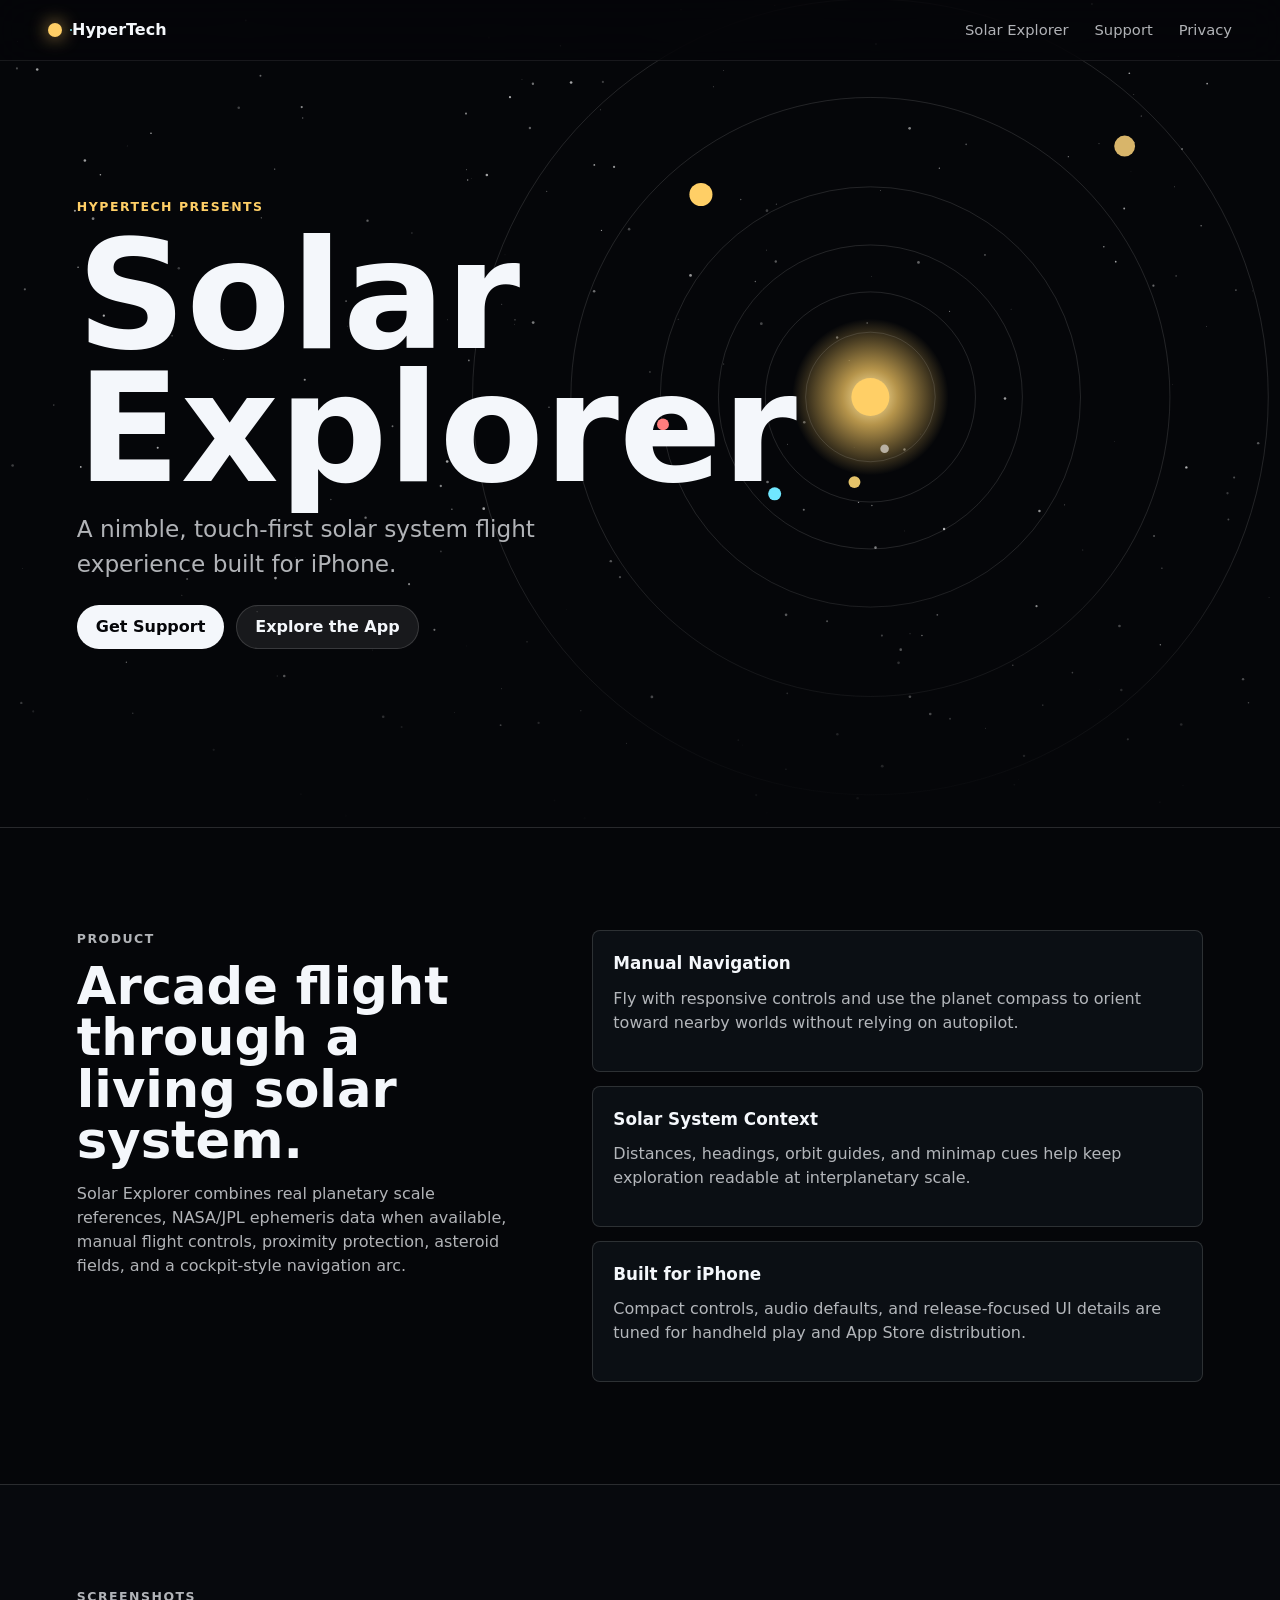
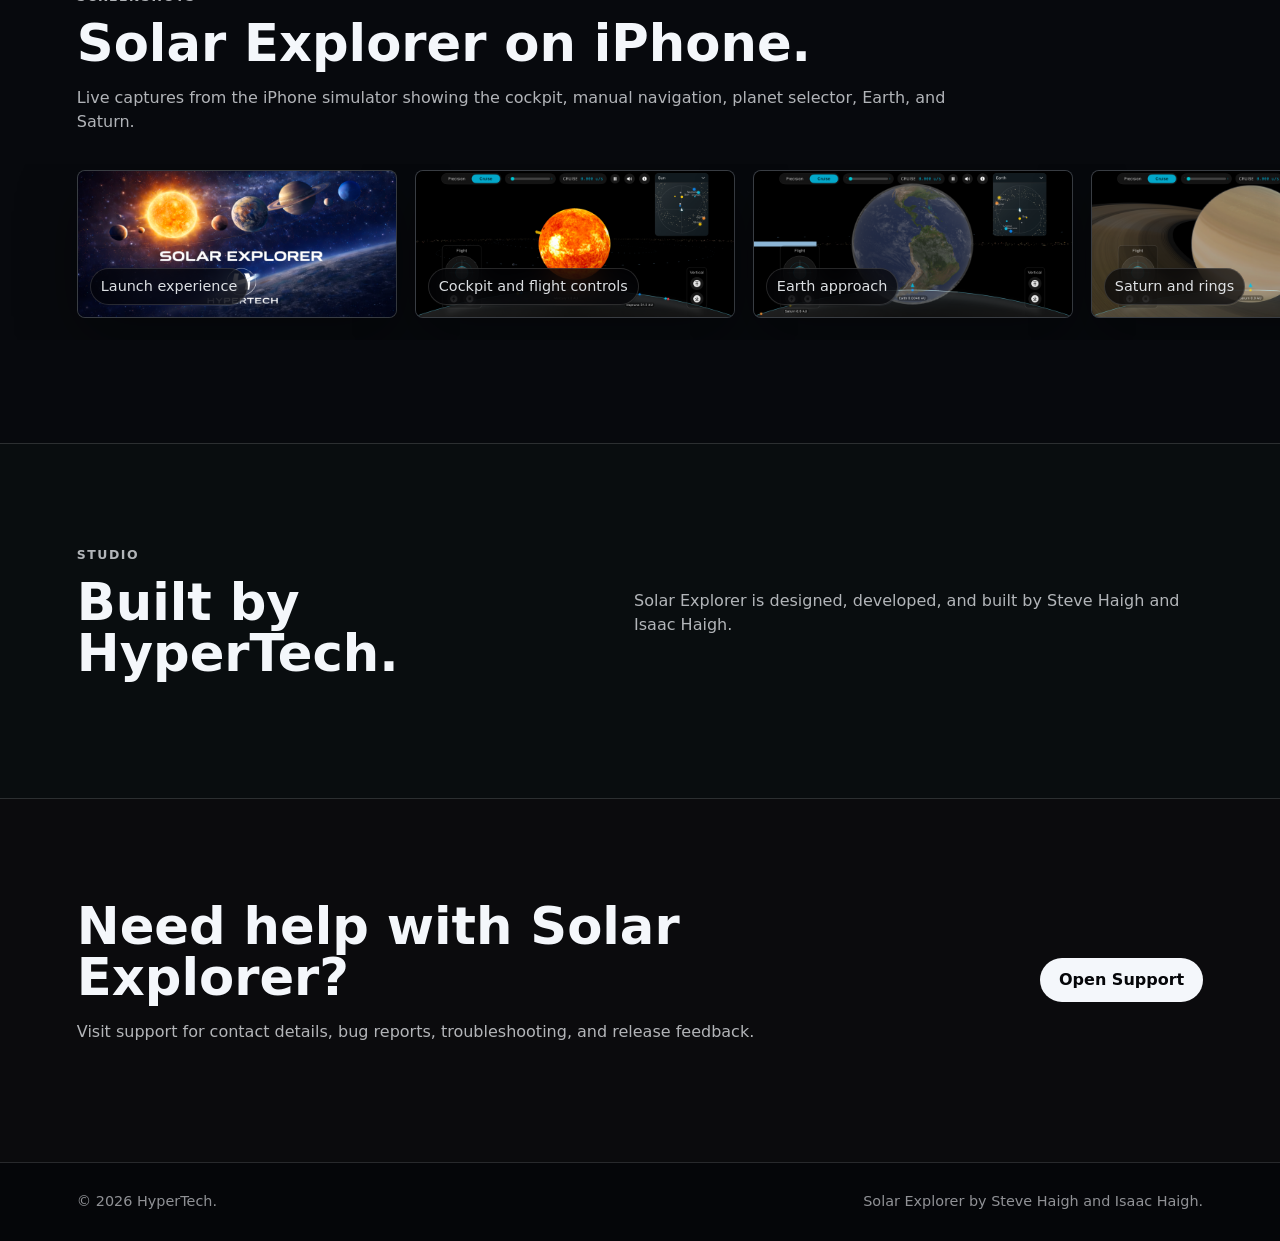
==== index.html @ d2ac2b3a "Initial HyperTech website" ====
<!doctype html>
<html lang="en">
<head>
    <meta charset="utf-8">
    <meta name="viewport" content="width=device-width, initial-scale=1">
    <meta name="description" content="HyperTech builds polished software experiences, including Solar Explorer for iPhone.">
    <title>HyperTech | Solar Explorer</title>
    <link rel="stylesheet" href="styles.css">
</head>
<body>
    <header class="site-header">
        <a class="brand" href="index.html" aria-label="HyperTech home">
            <span class="brand-mark"></span>
            <span>HyperTech</span>
        </a>
        <nav aria-label="Primary">
            <a href="#solar-explorer">Solar Explorer</a>
            <a href="support.html">Support</a>
            <a href="privacy.html">Privacy</a>
        </nav>
    </header>

    <main>
        <section class="hero" aria-labelledby="hero-title">
            <canvas id="orbit-canvas" aria-hidden="true"></canvas>
            <div class="hero-content">
                <p class="eyebrow">HyperTech presents</p>
                <h1 id="hero-title">Solar Explorer</h1>
                <p class="hero-copy">A nimble, touch-first solar system flight experience built for iPhone.</p>
                <div class="hero-actions">
                    <a class="button primary" href="support.html">Get Support</a>
                    <a class="button secondary" href="#solar-explorer">Explore the App</a>
                </div>
            </div>
        </section>

        <section id="solar-explorer" class="section product-section" aria-labelledby="product-title">
            <div class="section-copy">
                <p class="eyebrow">Product</p>
                <h2 id="product-title">Arcade flight through a living solar system.</h2>
                <p>Solar Explorer combines real planetary scale references, NASA/JPL ephemeris data when available, manual flight controls, proximity protection, asteroid fields, and a cockpit-style navigation arc.</p>
            </div>
            <div class="feature-grid">
                <article class="feature">
                    <h3>Manual Navigation</h3>
                    <p>Fly with responsive controls and use the planet compass to orient toward nearby worlds without relying on autopilot.</p>
                </article>
                <article class="feature">
                    <h3>Solar System Context</h3>
                    <p>Distances, headings, orbit guides, and minimap cues help keep exploration readable at interplanetary scale.</p>
                </article>
                <article class="feature">
                    <h3>Built for iPhone</h3>
                    <p>Compact controls, audio defaults, and release-focused UI details are tuned for handheld play and App Store distribution.</p>
                </article>
            </div>
        </section>

        <section class="section screenshots-section" aria-labelledby="screenshots-title">
            <div class="section-copy">
                <p class="eyebrow">Screenshots</p>
                <h2 id="screenshots-title">Solar Explorer on iPhone.</h2>
                <p>Live captures from the iPhone simulator showing the cockpit, manual navigation, planet selector, Earth, and Saturn.</p>
            </div>
            <div class="screenshot-gallery" aria-label="Solar Explorer screenshot gallery">
                <figure class="screenshot-card">
                    <button class="screenshot-open" type="button" data-full-src="assets/solar-explorer-launch.png" data-caption="Launch experience" aria-label="Expand Launch experience screenshot">
                        <img src="assets/solar-explorer-launch.png" alt="Solar Explorer launch screen with HyperTech branding and planets across a star field">
                    </button>
                    <figcaption>Launch experience</figcaption>
                </figure>
                <figure class="screenshot-card">
                    <button class="screenshot-open" type="button" data-full-src="assets/solar-explorer-cockpit.png" data-caption="Cockpit and flight controls" aria-label="Expand Cockpit and flight controls screenshot">
                        <img src="assets/solar-explorer-cockpit.png" alt="Solar Explorer cockpit view showing the sun, flight controls, planet compass, and minimap">
                    </button>
                    <figcaption>Cockpit and flight controls</figcaption>
                </figure>
                <figure class="screenshot-card">
                    <button class="screenshot-open" type="button" data-full-src="assets/solar-explorer-earth.png" data-caption="Earth approach" aria-label="Expand Earth approach screenshot">
                        <img src="assets/solar-explorer-earth.png" alt="Solar Explorer focused on Earth with clouds, continents, flight controls, and minimap">
                    </button>
                    <figcaption>Earth approach</figcaption>
                </figure>
                <figure class="screenshot-card">
                    <button class="screenshot-open" type="button" data-full-src="assets/solar-explorer-saturn.png" data-caption="Saturn and rings" aria-label="Expand Saturn and rings screenshot">
                        <img src="assets/solar-explorer-saturn.png" alt="Solar Explorer focused on Saturn and its rings">
                    </button>
                    <figcaption>Saturn and rings</figcaption>
                </figure>
                <figure class="screenshot-card">
                    <button class="screenshot-open" type="button" data-full-src="assets/solar-explorer-navigation.png" data-caption="Manual navigation cue" aria-label="Expand Manual navigation cue screenshot">
                        <img src="assets/solar-explorer-navigation.png" alt="Solar Explorer manual navigation cue pointing toward Neptune">
                    </button>
                    <figcaption>Manual navigation cue</figcaption>
                </figure>
                <figure class="screenshot-card">
                    <button class="screenshot-open" type="button" data-full-src="assets/solar-explorer-selector.png" data-caption="Planet selector" aria-label="Expand Planet selector screenshot">
                        <img src="assets/solar-explorer-selector.png" alt="Solar Explorer planet selector open with planets and moons listed">
                    </button>
                    <figcaption>Planet selector</figcaption>
                </figure>
            </div>
        </section>

        <section class="section split-section" aria-labelledby="studio-title">
            <div>
                <p class="eyebrow">Studio</p>
                <h2 id="studio-title">Built by HyperTech.</h2>
            </div>
            <p>Solar Explorer is designed, developed, and built by Steve Haigh and Isaac Haigh.</p>
        </section>

        <section class="section support-band" aria-labelledby="support-title">
            <div>
                <h2 id="support-title">Need help with Solar Explorer?</h2>
                <p>Visit support for contact details, bug reports, troubleshooting, and release feedback.</p>
            </div>
            <a class="button primary" href="support.html">Open Support</a>
        </section>
    </main>

    <footer class="site-footer">
        <span>&copy; 2026 HyperTech.</span>
        <span>Solar Explorer by Steve Haigh and Isaac Haigh.</span>
    </footer>

    <div class="lightbox" id="screenshot-lightbox" aria-hidden="true">
        <button class="lightbox-backdrop" type="button" aria-label="Close expanded screenshot"></button>
        <figure class="lightbox-content" role="dialog" aria-modal="true" aria-label="Expanded screenshot">
            <div class="lightbox-orbit" aria-hidden="true">
                <span></span>
            </div>
            <button class="lightbox-nav previous" type="button" aria-label="Previous screenshot">&lsaquo;</button>
            <button class="lightbox-nav next" type="button" aria-label="Next screenshot">&rsaquo;</button>
            <button class="lightbox-close" type="button" aria-label="Close expanded screenshot">&times;</button>
            <img id="lightbox-image" alt="">
            <figcaption>
                <span id="lightbox-caption"></span>
                <span id="lightbox-count"></span>
            </figcaption>
        </figure>
    </div>

    <script src="orbit.js"></script>
</body>
</html>
---- styles.css ----
:root {
    color-scheme: dark;
    --bg: #050609;
    --panel: rgba(14, 18, 24, 0.78);
    --panel-strong: rgba(21, 27, 34, 0.92);
    --line: rgba(255, 255, 255, 0.14);
    --text: #f4f7fb;
    --muted: rgba(244, 247, 251, 0.72);
    --cyan: #70e7ff;
    --amber: #ffcf66;
    --green: #88f0b0;
    --red: #ff7d7d;
}

* {
    box-sizing: border-box;
}

html {
    scroll-behavior: smooth;
}

body {
    margin: 0;
    min-width: 320px;
    background: var(--bg);
    color: var(--text);
    font-family: Inter, ui-sans-serif, system-ui, -apple-system, BlinkMacSystemFont, "Segoe UI", sans-serif;
    line-height: 1.5;
}

a {
    color: var(--cyan);
}

.site-header {
    position: fixed;
    z-index: 20;
    top: 0;
    left: 0;
    right: 0;
    display: flex;
    align-items: center;
    justify-content: space-between;
    gap: 24px;
    padding: 18px clamp(18px, 4vw, 48px);
    background: rgba(5, 6, 9, 0.62);
    border-bottom: 1px solid rgba(255, 255, 255, 0.08);
    backdrop-filter: blur(18px);
}

.site-header.solid {
    position: sticky;
    background: rgba(5, 6, 9, 0.92);
}

.brand {
    display: inline-flex;
    align-items: center;
    gap: 10px;
    color: var(--text);
    font-weight: 700;
    text-decoration: none;
    letter-spacing: 0;
}

.brand-mark {
    width: 14px;
    height: 14px;
    border-radius: 50%;
    background: var(--amber);
    box-shadow: 0 0 18px rgba(255, 207, 102, 0.84), 16px 0 0 -6px var(--cyan), 28px 0 0 -8px var(--green);
}

nav {
    display: flex;
    align-items: center;
    gap: clamp(12px, 2.2vw, 26px);
    font-size: 0.92rem;
}

nav a {
    color: var(--muted);
    text-decoration: none;
}

nav a:hover,
nav a[aria-current="page"] {
    color: var(--text);
}

.hero {
    position: relative;
    display: grid;
    min-height: 92vh;
    align-items: center;
    overflow: hidden;
    padding: 110px clamp(22px, 6vw, 86px) 90px;
    border-bottom: 1px solid var(--line);
}

#orbit-canvas {
    position: absolute;
    inset: 0;
    width: 100%;
    height: 100%;
}

.hero::after {
    content: "";
    position: absolute;
    inset: auto 0 0;
    height: 34%;
    background: linear-gradient(to bottom, rgba(5, 6, 9, 0), var(--bg));
    pointer-events: none;
}

.hero-content {
    position: relative;
    z-index: 2;
    max-width: 760px;
}

.eyebrow {
    margin: 0 0 12px;
    color: var(--amber);
    font-size: 0.78rem;
    font-weight: 700;
    letter-spacing: 0.12em;
    text-transform: uppercase;
}

h1,
h2,
h3,
p {
    margin-top: 0;
}

h1 {
    max-width: 11ch;
    margin-bottom: 16px;
    font-size: clamp(4rem, 13vw, 9.5rem);
    line-height: 0.88;
    letter-spacing: 0;
}

h2 {
    margin-bottom: 16px;
    font-size: clamp(2rem, 4vw, 4.2rem);
    line-height: 1;
    letter-spacing: 0;
}

h3 {
    margin-bottom: 10px;
    color: var(--text);
    font-size: 1.05rem;
}

.hero-copy {
    max-width: 520px;
    color: var(--muted);
    font-size: clamp(1.1rem, 2vw, 1.45rem);
}

.hero-actions,
.support-band {
    display: flex;
    flex-wrap: wrap;
    gap: 12px;
    align-items: center;
}

.button {
    display: inline-flex;
    min-height: 44px;
    align-items: center;
    justify-content: center;
    border-radius: 999px;
    padding: 0 18px;
    border: 1px solid var(--line);
    font-weight: 700;
    text-decoration: none;
}

.button.primary {
    background: var(--text);
    color: var(--bg);
}

.button.secondary {
    color: var(--text);
    background: rgba(255, 255, 255, 0.08);
}

.section {
    padding: clamp(56px, 8vw, 112px) clamp(22px, 6vw, 86px);
}

.product-section {
    display: grid;
    grid-template-columns: minmax(0, 0.85fr) minmax(280px, 1.15fr);
    gap: clamp(28px, 5vw, 72px);
    align-items: start;
}

.section-copy p,
.split-section p,
.support-band p,
.page-hero p,
.legal-copy p,
.info-panel p,
.feature p {
    color: var(--muted);
}

.feature-grid {
    display: grid;
    gap: 14px;
}

.feature,
.info-panel {
    border: 1px solid var(--line);
    border-radius: 8px;
    padding: 20px;
    background: var(--panel);
}

.screenshots-section {
    border-top: 1px solid var(--line);
    background: #07090d;
}

.screenshots-section .section-copy {
    max-width: 880px;
    margin-bottom: 30px;
}

.screenshot-gallery {
    display: grid;
    grid-auto-columns: minmax(320px, 46%);
    grid-auto-flow: column;
    gap: 18px;
    overflow-x: auto;
    overflow-y: hidden;
    padding: 6px clamp(22px, 6vw, 86px) 22px;
    margin-inline: calc(clamp(22px, 6vw, 86px) * -1);
    scroll-padding-inline: clamp(22px, 6vw, 86px);
    scroll-snap-type: x mandatory;
    scrollbar-color: rgba(112, 231, 255, 0.36) rgba(255, 255, 255, 0.08);
}

.screenshot-card {
    position: relative;
    margin: 0;
    overflow: hidden;
    border: 1px solid rgba(255, 255, 255, 0.16);
    border-radius: 8px;
    background: var(--panel-strong);
    box-shadow: 0 20px 60px rgba(0, 0, 0, 0.34);
    scroll-snap-align: start;
}

.screenshot-open {
    display: block;
    width: 100%;
    padding: 0;
    border: 0;
    background: transparent;
    color: inherit;
    cursor: zoom-in;
}

.screenshot-open:focus-visible {
    outline: 3px solid rgba(112, 231, 255, 0.82);
    outline-offset: -3px;
}

.screenshot-card img {
    display: block;
    width: 100%;
    aspect-ratio: 19.5 / 9;
    object-fit: cover;
    background: #030407;
    transition: transform 0.25s ease, filter 0.25s ease;
}

.screenshot-card:hover img,
.screenshot-open:focus-visible img {
    transform: scale(1.025);
    filter: brightness(1.06);
}

.screenshot-card figcaption {
    position: absolute;
    left: 12px;
    bottom: 12px;
    max-width: calc(100% - 24px);
    padding: 7px 10px;
    border: 1px solid rgba(255, 255, 255, 0.14);
    border-radius: 999px;
    background: rgba(3, 4, 7, 0.68);
    color: rgba(244, 247, 251, 0.9);
    font-size: 0.9rem;
    backdrop-filter: blur(14px);
}

.lightbox {
    position: fixed;
    z-index: 100;
    inset: 0;
    display: none;
    align-items: center;
    justify-content: center;
    padding: clamp(18px, 4vw, 54px);
}

.lightbox.is-open {
    display: flex;
}

.lightbox-backdrop {
    position: absolute;
    inset: 0;
    border: 0;
    background: rgba(2, 3, 6, 0.82);
    backdrop-filter: blur(18px);
    cursor: zoom-out;
}

.lightbox-content {
    position: relative;
    z-index: 1;
    width: fit-content;
    max-width: calc(100vw - clamp(36px, 8vw, 108px));
    margin: 0;
    overflow: hidden;
    border: 1px solid rgba(255, 255, 255, 0.18);
    border-radius: 8px;
    background: rgba(6, 8, 12, 0.96);
    box-shadow: 0 34px 120px rgba(0, 0, 0, 0.58);
}

.lightbox-content img {
    position: relative;
    z-index: 1;
    display: block;
    width: auto;
    height: auto;
    max-width: 100%;
    max-height: 78vh;
    object-fit: contain;
    background: #030407;
    transition: opacity 0.18s ease, transform 0.18s ease;
}

.lightbox-content.is-changing img {
    opacity: 0.42;
    transform: scale(0.992);
}

.lightbox-content figcaption {
    position: relative;
    z-index: 2;
    display: flex;
    align-items: center;
    justify-content: space-between;
    gap: 18px;
    padding: 13px 16px;
    color: rgba(244, 247, 251, 0.84);
    font-size: 0.95rem;
}

.lightbox-content figcaption span:last-child {
    color: rgba(112, 231, 255, 0.74);
    font-variant-numeric: tabular-nums;
    white-space: nowrap;
}

.lightbox-orbit {
    position: absolute;
    z-index: 0;
    inset: -24%;
    border: 1px solid rgba(112, 231, 255, 0.18);
    border-radius: 50%;
    pointer-events: none;
    animation: orbitDrift 16s linear infinite;
}

.lightbox-orbit::before,
.lightbox-orbit::after {
    content: "";
    position: absolute;
    inset: 13%;
    border: 1px solid rgba(255, 255, 255, 0.08);
    border-radius: 50%;
}

.lightbox-orbit::after {
    inset: 26%;
    border-color: rgba(255, 207, 102, 0.12);
}

.lightbox-orbit span {
    position: absolute;
    top: 50%;
    right: -5px;
    width: 10px;
    height: 10px;
    border-radius: 50%;
    background: var(--cyan);
    box-shadow: 0 0 16px rgba(112, 231, 255, 0.9);
}

@keyframes orbitDrift {
    to {
        transform: rotate(360deg);
    }
}

.lightbox-close,
.lightbox-nav {
    position: absolute;
    z-index: 2;
    border: 1px solid rgba(255, 255, 255, 0.16);
    border-radius: 50%;
    background: rgba(3, 4, 7, 0.72);
    color: var(--text);
    line-height: 1;
    backdrop-filter: blur(14px);
    cursor: pointer;
}

.lightbox-close {
    top: 10px;
    right: 10px;
    width: 38px;
    height: 38px;
    font-size: 1.55rem;
}

.lightbox-nav {
    top: 50%;
    width: 46px;
    height: 46px;
    font-size: 2.2rem;
    transform: translateY(-50%);
}

.lightbox-nav.previous {
    left: 12px;
}

.lightbox-nav.next {
    right: 12px;
}

.lightbox-nav:hover,
.lightbox-close:hover {
    border-color: rgba(112, 231, 255, 0.42);
    background: rgba(10, 18, 24, 0.82);
}

.lightbox-close:focus-visible,
.lightbox-nav:focus-visible {
    outline: 3px solid rgba(112, 231, 255, 0.82);
    outline-offset: 2px;
}

body.lightbox-open {
    overflow: hidden;
}

.split-section {
    display: grid;
    grid-template-columns: minmax(0, 0.65fr) minmax(260px, 0.75fr);
    gap: clamp(24px, 5vw, 72px);
    align-items: center;
    border-top: 1px solid var(--line);
    border-bottom: 1px solid var(--line);
    background: #090d0f;
}

.support-band {
    justify-content: space-between;
    background: #0b0b0d;
}

.support-band h2 {
    max-width: 760px;
}

.page-main {
    min-height: 72vh;
}

.page-hero {
    padding: 84px clamp(22px, 6vw, 86px) 42px;
    border-bottom: 1px solid var(--line);
    background: #080a0d;
}

.page-hero h1 {
    max-width: none;
    font-size: clamp(3rem, 9vw, 6.8rem);
}

.support-layout {
    display: grid;
    grid-template-columns: repeat(3, minmax(0, 1fr));
    gap: 16px;
}

.legal-copy {
    max-width: 860px;
}

.legal-copy h2 {
    margin-top: 32px;
    font-size: clamp(1.3rem, 2vw, 2rem);
}

.site-footer {
    display: flex;
    flex-wrap: wrap;
    justify-content: space-between;
    gap: 12px;
    padding: 28px clamp(22px, 6vw, 86px);
    border-top: 1px solid var(--line);
    color: rgba(244, 247, 251, 0.58);
    font-size: 0.9rem;
}

@media (max-width: 820px) {
    .site-header {
        align-items: flex-start;
        flex-direction: column;
        gap: 10px;
    }

    nav {
        width: 100%;
        justify-content: space-between;
    }

    .hero {
        min-height: 86vh;
        padding-top: 142px;
    }

    .product-section,
    .split-section,
    .support-layout {
        grid-template-columns: 1fr;
    }

    .screenshot-gallery {
        grid-auto-columns: minmax(290px, 82%);
    }
}

@media (max-width: 520px) {
    nav {
        font-size: 0.84rem;
    }

    h1 {
        font-size: 4.4rem;
    }

    .button {
        width: 100%;
    }
}
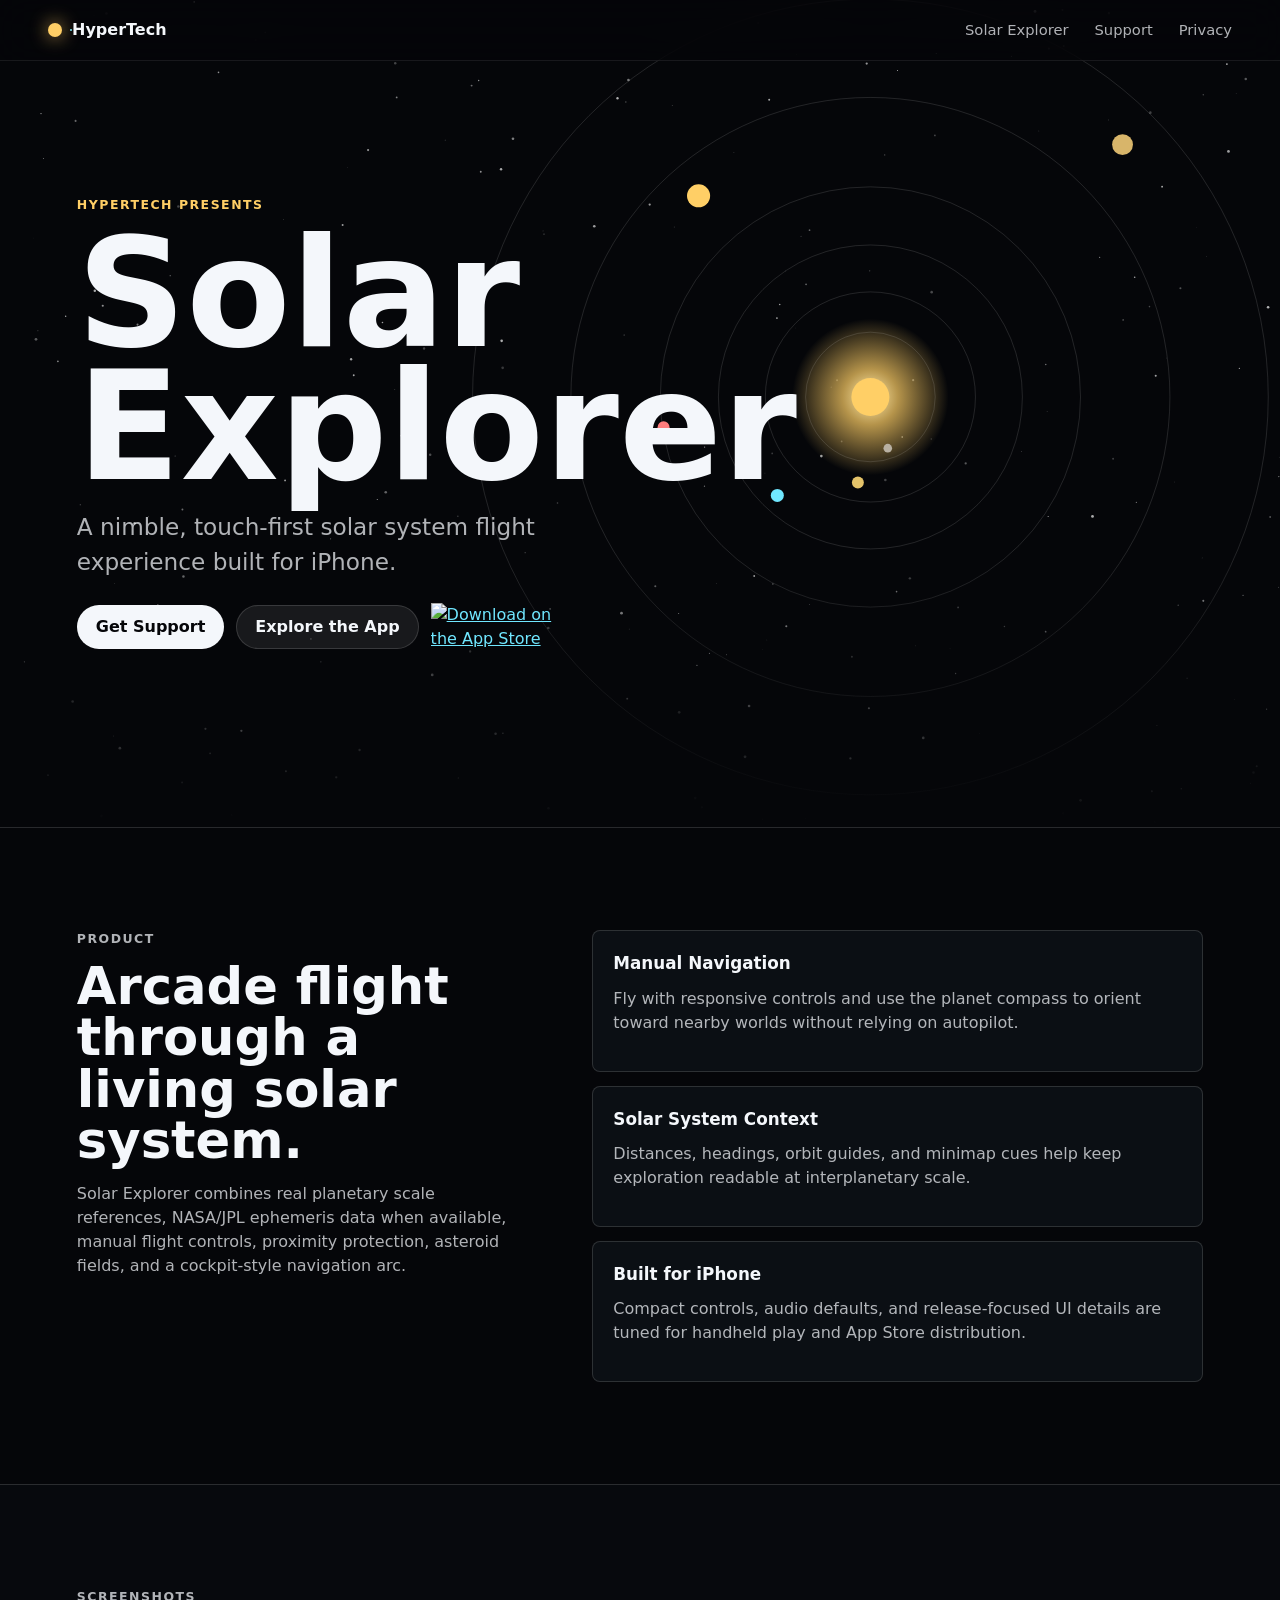
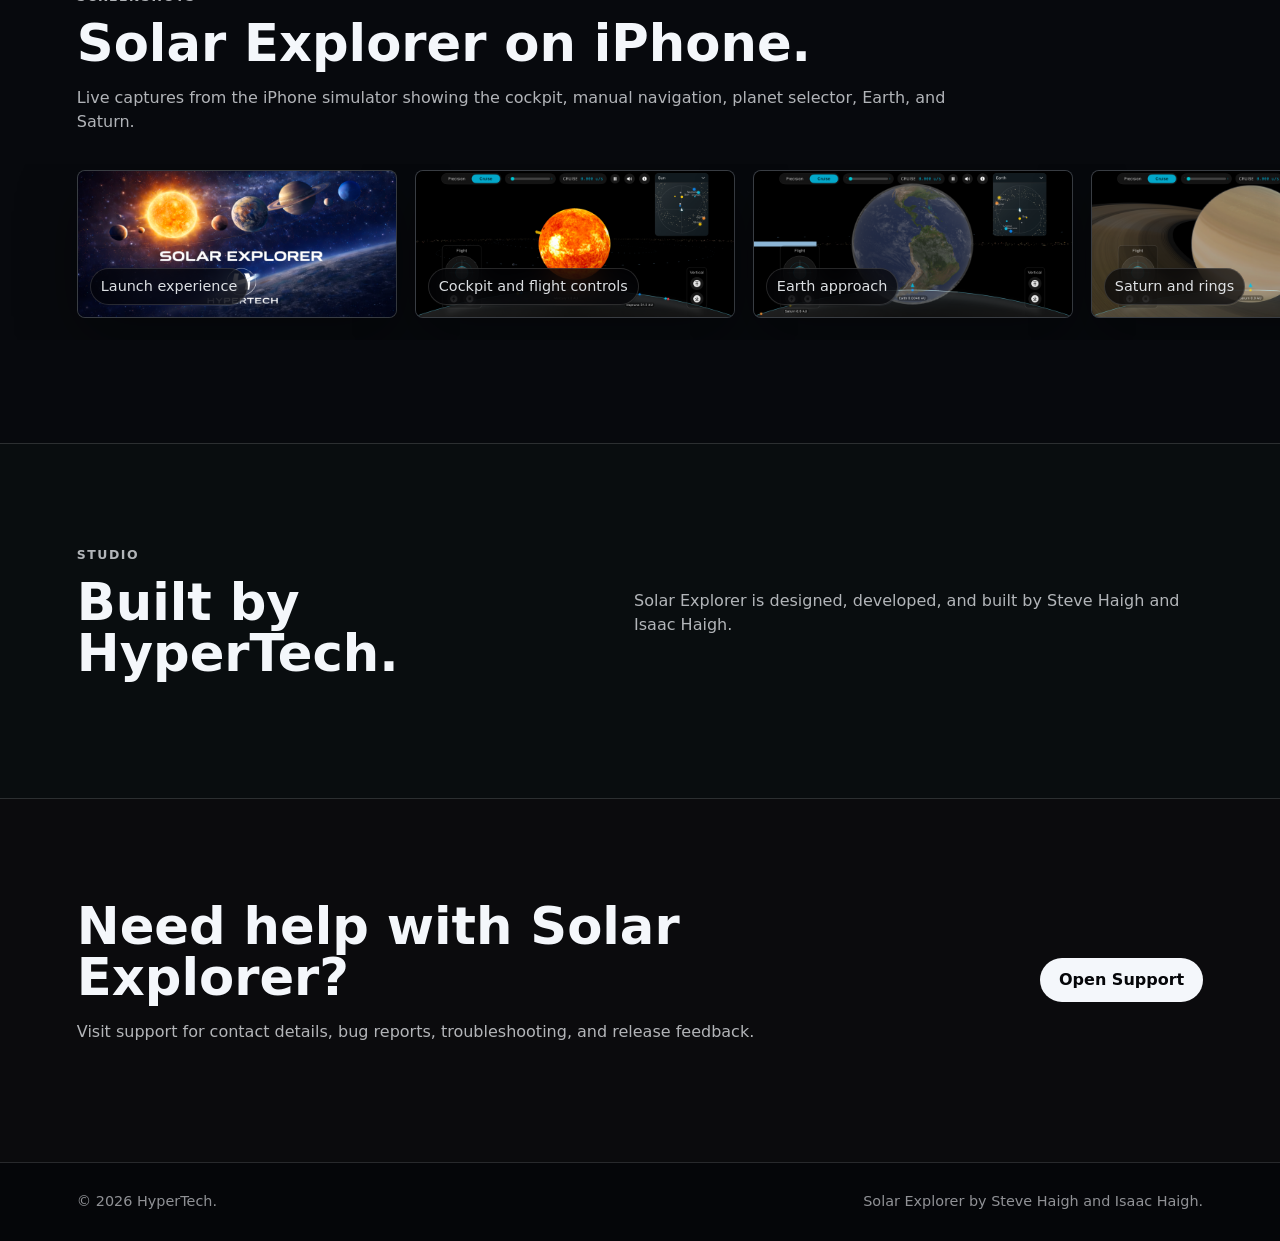
==== commit 969ea6d4: "Add App Store link for Solar Explorer" ====
--- a/index.html
+++ b/index.html
@@ -30,6 +30,9 @@
                 <div class="hero-actions">
                     <a class="button primary" href="support.html">Get Support</a>
                     <a class="button secondary" href="#solar-explorer">Explore the App</a>
+                    <a class="app-store-badge" href="https://apps.apple.com/us/app/solar-explorer/id6759483367" target="_blank" rel="noopener noreferrer" aria-label="Download Solar Explorer on the App Store">
+                        <img src="https://developer.apple.com/assets/elements/badges/download-on-the-app-store.svg" alt="Download on the App Store">
+                    </a>
                 </div>
             </div>
         </section>
--- a/styles.css
+++ b/styles.css
@@ -194,6 +194,31 @@
     background: rgba(255, 255, 255, 0.08);
 }
 
+.app-store-badge {
+    display: inline-flex;
+    align-items: center;
+    min-height: 44px;
+    border-radius: 7px;
+    transition: opacity 0.2s ease, transform 0.2s ease;
+}
+
+.app-store-badge img {
+    display: block;
+    width: 148px;
+    height: auto;
+}
+
+.app-store-badge:hover,
+.app-store-badge:focus-visible {
+    opacity: 0.82;
+    transform: translateY(-1px);
+}
+
+.app-store-badge:focus-visible {
+    outline: 3px solid rgba(112, 231, 255, 0.82);
+    outline-offset: 4px;
+}
+
 .section {
     padding: clamp(56px, 8vw, 112px) clamp(22px, 6vw, 86px);
 }
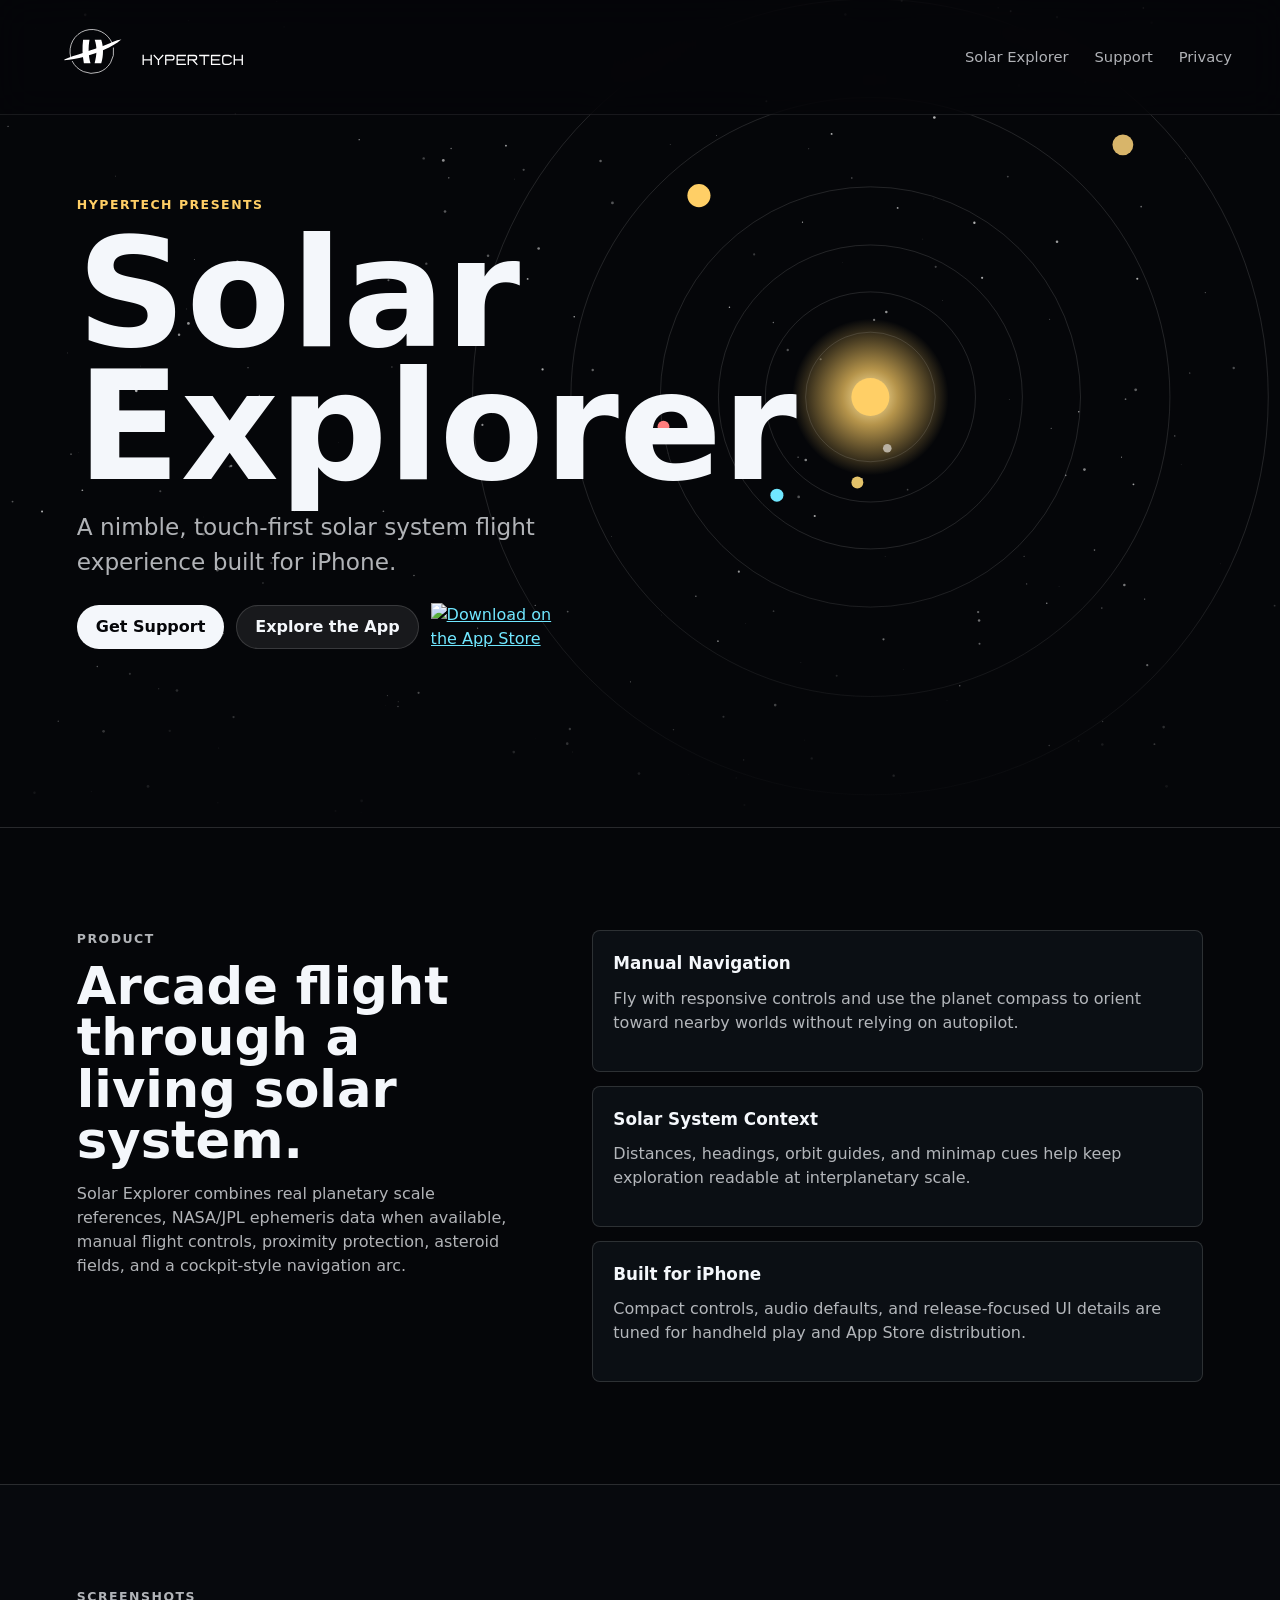
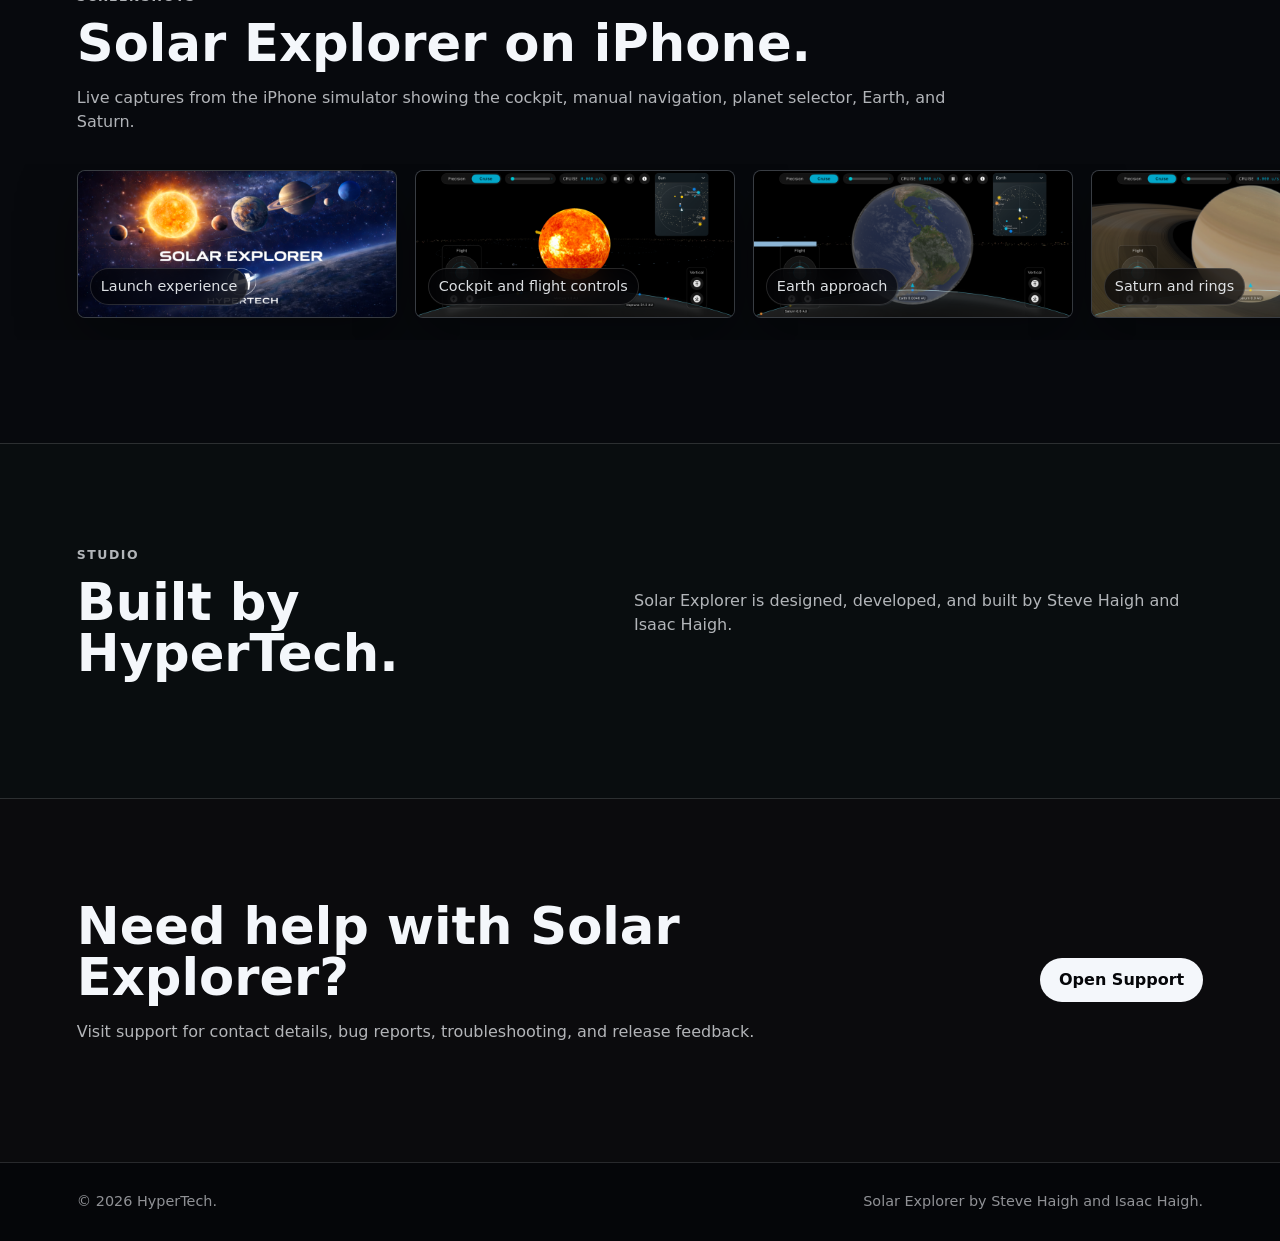
==== commit 77c4ee11: "Add HyperTech logo and analytics tracking" ====
--- a/index.html
+++ b/index.html
@@ -5,13 +5,21 @@
     <meta name="viewport" content="width=device-width, initial-scale=1">
     <meta name="description" content="HyperTech builds polished software experiences, including Solar Explorer for iPhone.">
     <title>HyperTech | Solar Explorer</title>
+    <!-- Google tag (gtag.js) -->
+    <script async src="https://www.googletagmanager.com/gtag/js?id=G-M51QYJ959E"></script>
+    <script>
+        window.dataLayer = window.dataLayer || [];
+        function gtag(){dataLayer.push(arguments);}
+        gtag('js', new Date());
+
+        gtag('config', 'G-M51QYJ959E');
+    </script>
     <link rel="stylesheet" href="styles.css">
 </head>
 <body>
     <header class="site-header">
         <a class="brand" href="index.html" aria-label="HyperTech home">
-            <span class="brand-mark"></span>
-            <span>HyperTech</span>
+            <img src="assets/hypertech-logo-white.svg" alt="HyperTech" width="200" height="78">
         </a>
         <nav aria-label="Primary">
             <a href="#solar-explorer">Solar Explorer</a>
--- a/styles.css
+++ b/styles.css
@@ -39,9 +39,9 @@
     top: 0;
     left: 0;
     right: 0;
-    display: flex;
-    align-items: center;
-    justify-content: space-between;
+    display: grid;
+    grid-template-columns: auto minmax(0, 1fr);
+    align-items: center;
     gap: 24px;
     padding: 18px clamp(18px, 4vw, 48px);
     background: rgba(5, 6, 9, 0.62);
@@ -55,26 +55,21 @@
 }
 
 .brand {
-    display: inline-flex;
-    align-items: center;
-    gap: 10px;
-    color: var(--text);
-    font-weight: 700;
-    text-decoration: none;
-    letter-spacing: 0;
-}
-
-.brand-mark {
-    width: 14px;
-    height: 14px;
-    border-radius: 50%;
-    background: var(--amber);
-    box-shadow: 0 0 18px rgba(255, 207, 102, 0.84), 16px 0 0 -6px var(--cyan), 28px 0 0 -8px var(--green);
+    display: block;
+    justify-self: start;
+    line-height: 0;
+}
+
+.brand img {
+    display: block;
+    width: clamp(166px, 16vw, 200px);
+    height: auto;
 }
 
 nav {
     display: flex;
     align-items: center;
+    justify-self: end;
     gap: clamp(12px, 2.2vw, 26px);
     font-size: 0.92rem;
 }
@@ -560,14 +555,20 @@
 
 @media (max-width: 820px) {
     .site-header {
-        align-items: flex-start;
-        flex-direction: column;
+        grid-template-columns: auto 1fr;
         gap: 10px;
     }
 
     nav {
+        grid-column: 1 / -1;
+        grid-row: 2;
         width: 100%;
         justify-content: space-between;
+    }
+
+    .brand {
+        grid-column: 1;
+        grid-row: 1;
     }
 
     .hero {
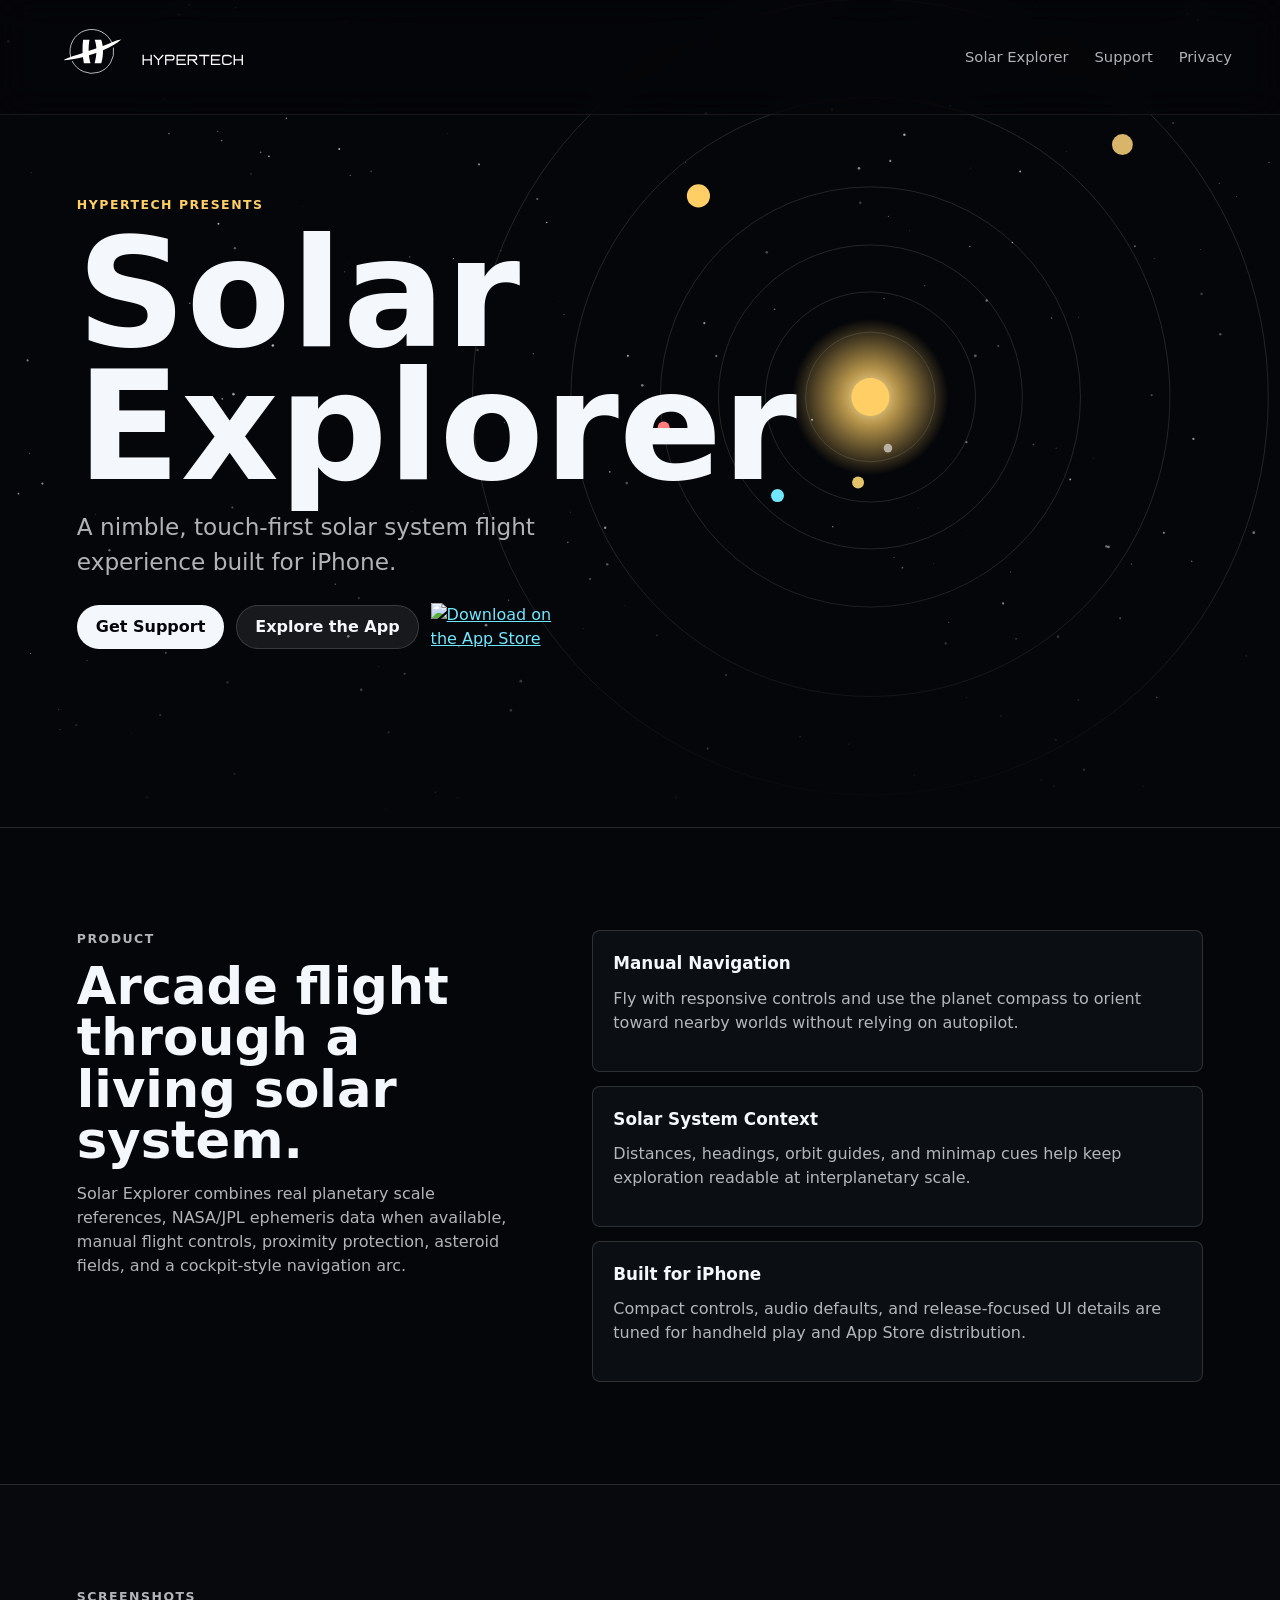
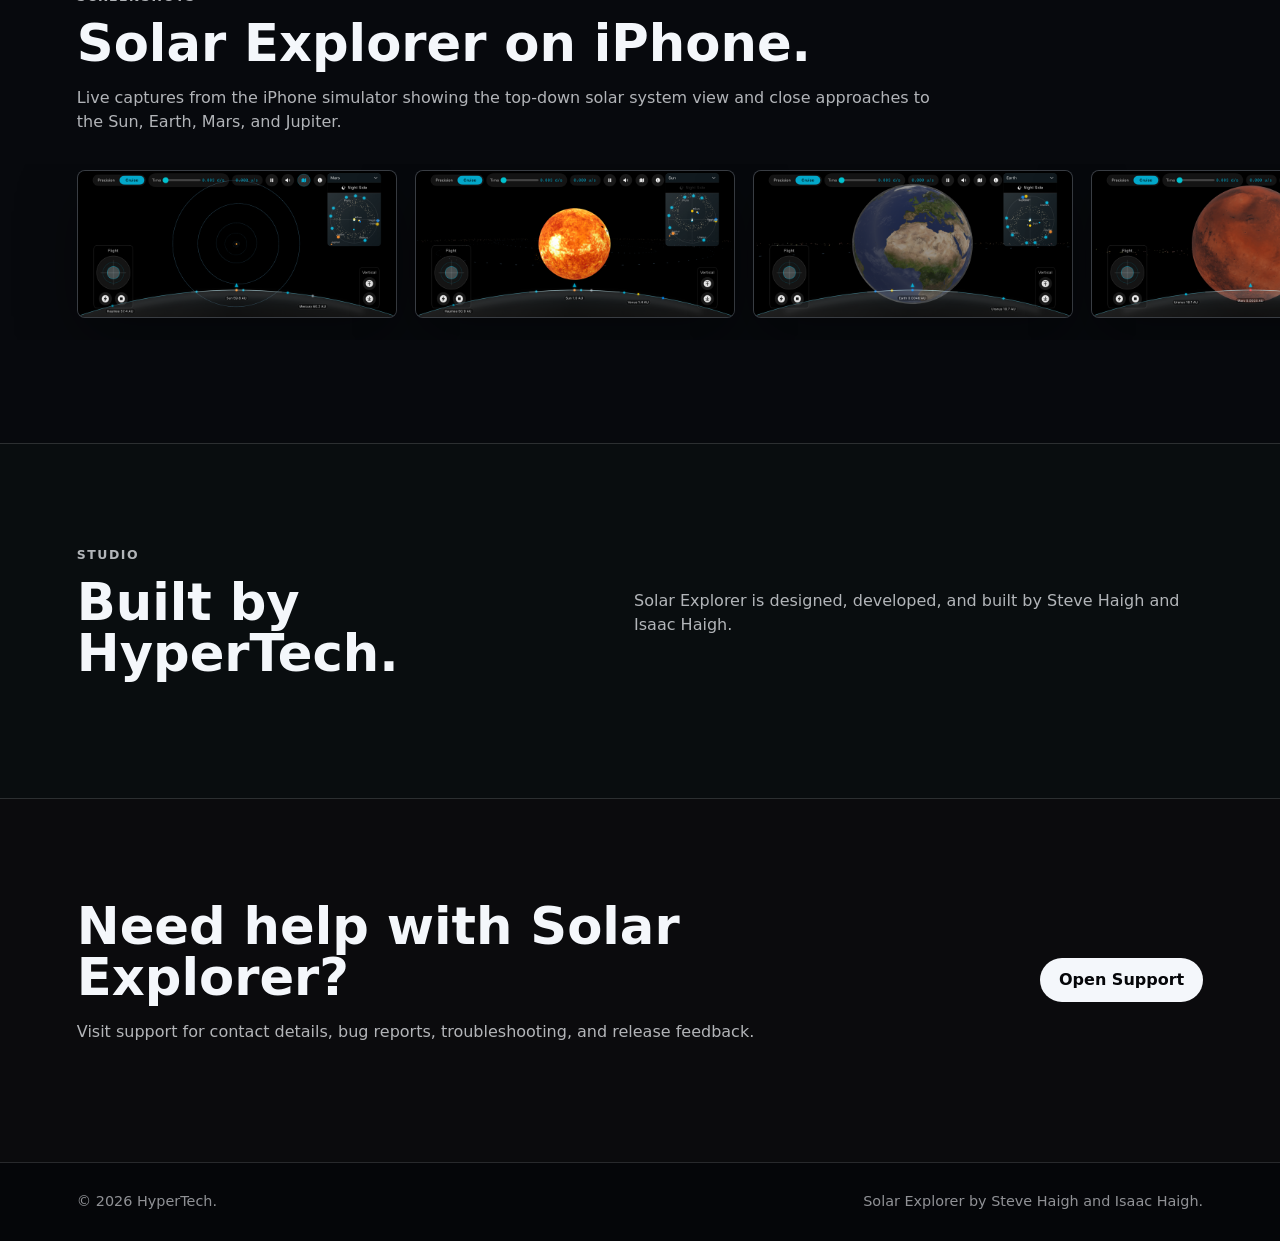
==== commit 1eb6ff0e: "Refresh screenshots and add favicon" ====
--- a/index.html
+++ b/index.html
@@ -5,6 +5,7 @@
     <meta name="viewport" content="width=device-width, initial-scale=1">
     <meta name="description" content="HyperTech builds polished software experiences, including Solar Explorer for iPhone.">
     <title>HyperTech | Solar Explorer</title>
+    <link rel="icon" href="assets/favicon.svg" type="image/svg+xml">
     <!-- Google tag (gtag.js) -->
     <script async src="https://www.googletagmanager.com/gtag/js?id=G-M51QYJ959E"></script>
     <script>
@@ -71,44 +72,33 @@
             <div class="section-copy">
                 <p class="eyebrow">Screenshots</p>
                 <h2 id="screenshots-title">Solar Explorer on iPhone.</h2>
-                <p>Live captures from the iPhone simulator showing the cockpit, manual navigation, planet selector, Earth, and Saturn.</p>
+                <p>Live captures from the iPhone simulator showing the top-down solar system view and close approaches to the Sun, Earth, Mars, and Jupiter.</p>
             </div>
             <div class="screenshot-gallery" aria-label="Solar Explorer screenshot gallery">
                 <figure class="screenshot-card">
-                    <button class="screenshot-open" type="button" data-full-src="assets/solar-explorer-launch.png" data-caption="Launch experience" aria-label="Expand Launch experience screenshot">
-                        <img src="assets/solar-explorer-launch.png" alt="Solar Explorer launch screen with HyperTech branding and planets across a star field">
+                    <button class="screenshot-open" type="button" data-full-src="assets/01-launch-top-down-source.png" data-caption="Solar system overview" aria-label="Expand Solar system overview screenshot">
+                        <img src="assets/01-launch-top-down-source.png" alt="Solar Explorer top-down view showing planetary orbits, flight controls, and the solar system map">
                     </button>
-                    <figcaption>Launch experience</figcaption>
                 </figure>
                 <figure class="screenshot-card">
-                    <button class="screenshot-open" type="button" data-full-src="assets/solar-explorer-cockpit.png" data-caption="Cockpit and flight controls" aria-label="Expand Cockpit and flight controls screenshot">
-                        <img src="assets/solar-explorer-cockpit.png" alt="Solar Explorer cockpit view showing the sun, flight controls, planet compass, and minimap">
+                    <button class="screenshot-open" type="button" data-full-src="assets/02-sun-source.png" data-caption="Sun approach" aria-label="Expand Sun approach screenshot">
+                        <img src="assets/02-sun-source.png" alt="Solar Explorer close approach to the Sun with flight controls and the solar system map">
                     </button>
-                    <figcaption>Cockpit and flight controls</figcaption>
                 </figure>
                 <figure class="screenshot-card">
-                    <button class="screenshot-open" type="button" data-full-src="assets/solar-explorer-earth.png" data-caption="Earth approach" aria-label="Expand Earth approach screenshot">
-                        <img src="assets/solar-explorer-earth.png" alt="Solar Explorer focused on Earth with clouds, continents, flight controls, and minimap">
+                    <button class="screenshot-open" type="button" data-full-src="assets/03-earth-source.png" data-caption="Earth approach" aria-label="Expand Earth approach screenshot">
+                        <img src="assets/03-earth-source.png" alt="Solar Explorer close approach to Earth showing Africa and Europe with flight controls and the solar system map">
                     </button>
-                    <figcaption>Earth approach</figcaption>
                 </figure>
                 <figure class="screenshot-card">
-                    <button class="screenshot-open" type="button" data-full-src="assets/solar-explorer-saturn.png" data-caption="Saturn and rings" aria-label="Expand Saturn and rings screenshot">
-                        <img src="assets/solar-explorer-saturn.png" alt="Solar Explorer focused on Saturn and its rings">
+                    <button class="screenshot-open" type="button" data-full-src="assets/04-mars-source.png" data-caption="Mars approach" aria-label="Expand Mars approach screenshot">
+                        <img src="assets/04-mars-source.png" alt="Solar Explorer close approach to Mars with flight controls and the solar system map">
                     </button>
-                    <figcaption>Saturn and rings</figcaption>
                 </figure>
                 <figure class="screenshot-card">
-                    <button class="screenshot-open" type="button" data-full-src="assets/solar-explorer-navigation.png" data-caption="Manual navigation cue" aria-label="Expand Manual navigation cue screenshot">
-                        <img src="assets/solar-explorer-navigation.png" alt="Solar Explorer manual navigation cue pointing toward Neptune">
+                    <button class="screenshot-open" type="button" data-full-src="assets/05-jupiter-source.png" data-caption="Jupiter approach" aria-label="Expand Jupiter approach screenshot">
+                        <img src="assets/05-jupiter-source.png" alt="Solar Explorer close approach to Jupiter with flight controls and the solar system map">
                     </button>
-                    <figcaption>Manual navigation cue</figcaption>
-                </figure>
-                <figure class="screenshot-card">
-                    <button class="screenshot-open" type="button" data-full-src="assets/solar-explorer-selector.png" data-caption="Planet selector" aria-label="Expand Planet selector screenshot">
-                        <img src="assets/solar-explorer-selector.png" alt="Solar Explorer planet selector open with planets and moons listed">
-                    </button>
-                    <figcaption>Planet selector</figcaption>
                 </figure>
             </div>
         </section>
--- a/styles.css
+++ b/styles.css
@@ -313,20 +313,6 @@
     filter: brightness(1.06);
 }
 
-.screenshot-card figcaption {
-    position: absolute;
-    left: 12px;
-    bottom: 12px;
-    max-width: calc(100% - 24px);
-    padding: 7px 10px;
-    border: 1px solid rgba(255, 255, 255, 0.14);
-    border-radius: 999px;
-    background: rgba(3, 4, 7, 0.68);
-    color: rgba(244, 247, 251, 0.9);
-    font-size: 0.9rem;
-    backdrop-filter: blur(14px);
-}
-
 .lightbox {
     position: fixed;
     z-index: 100;
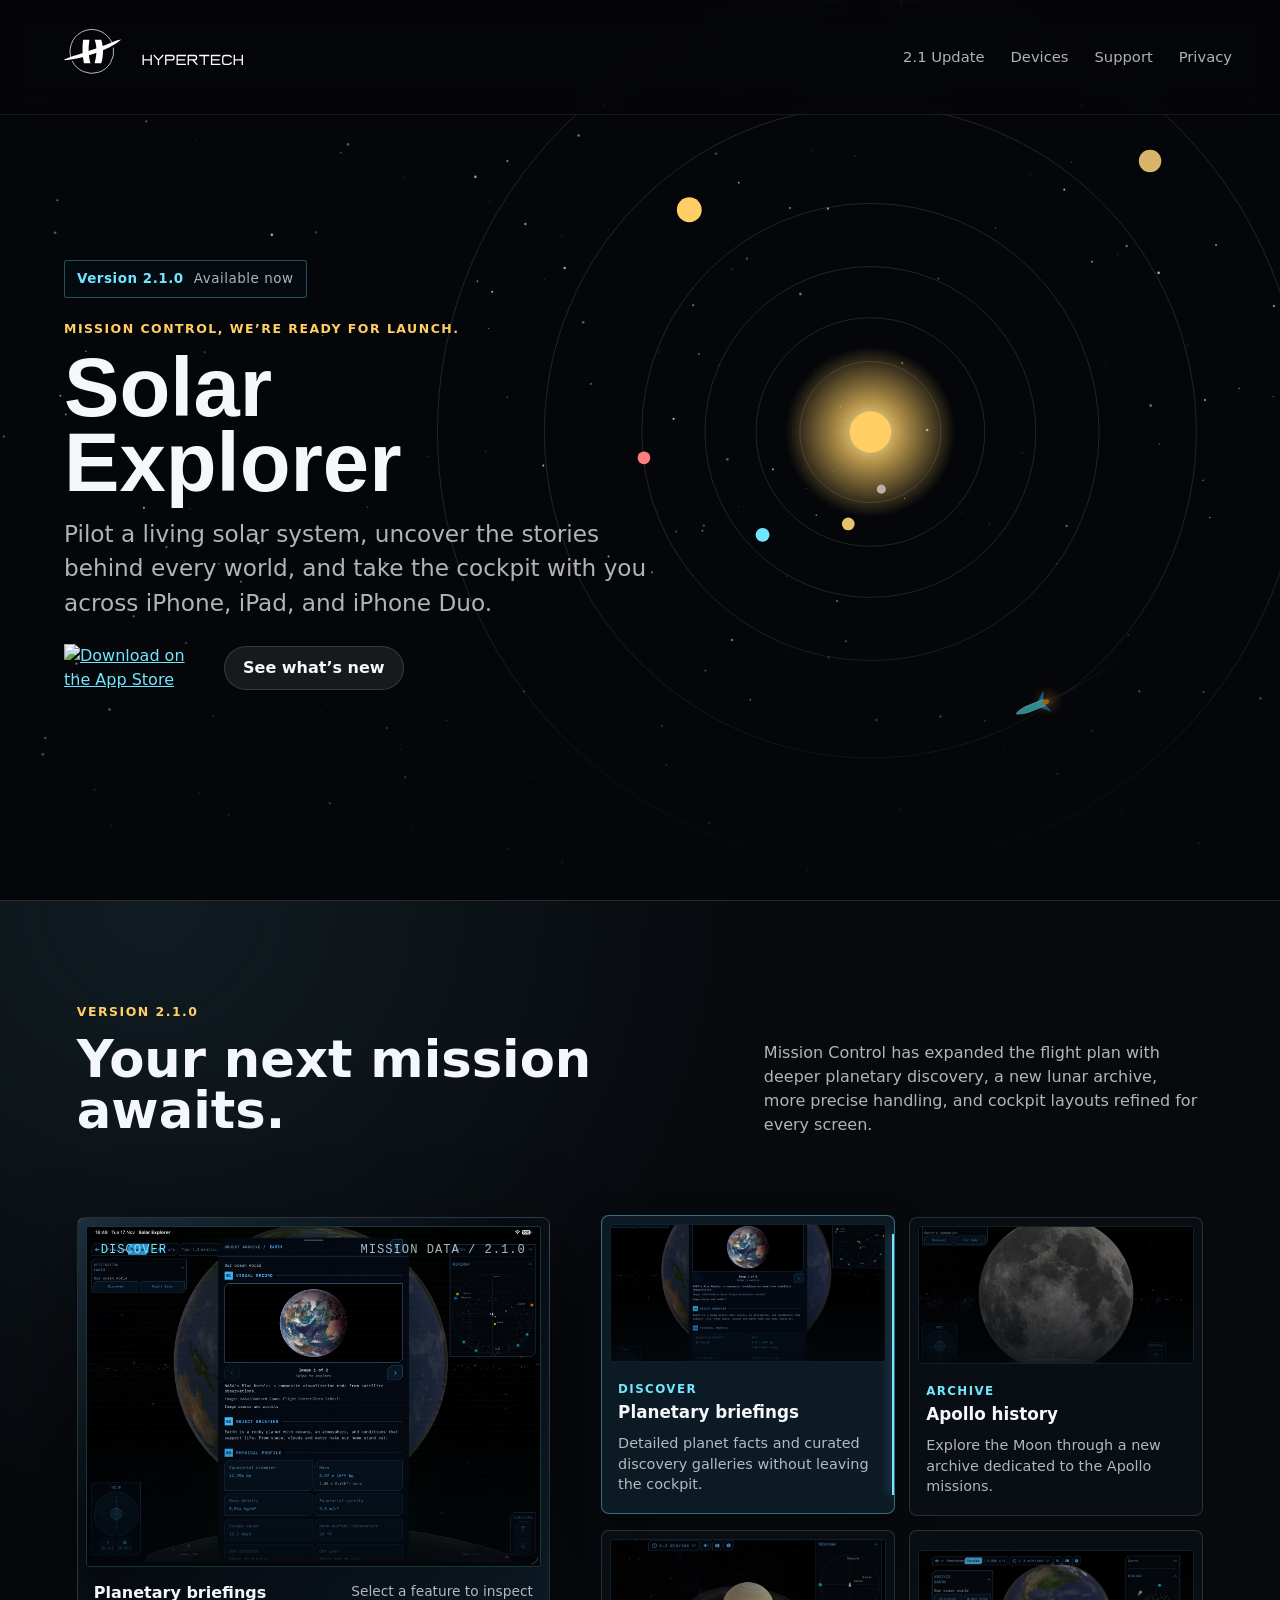
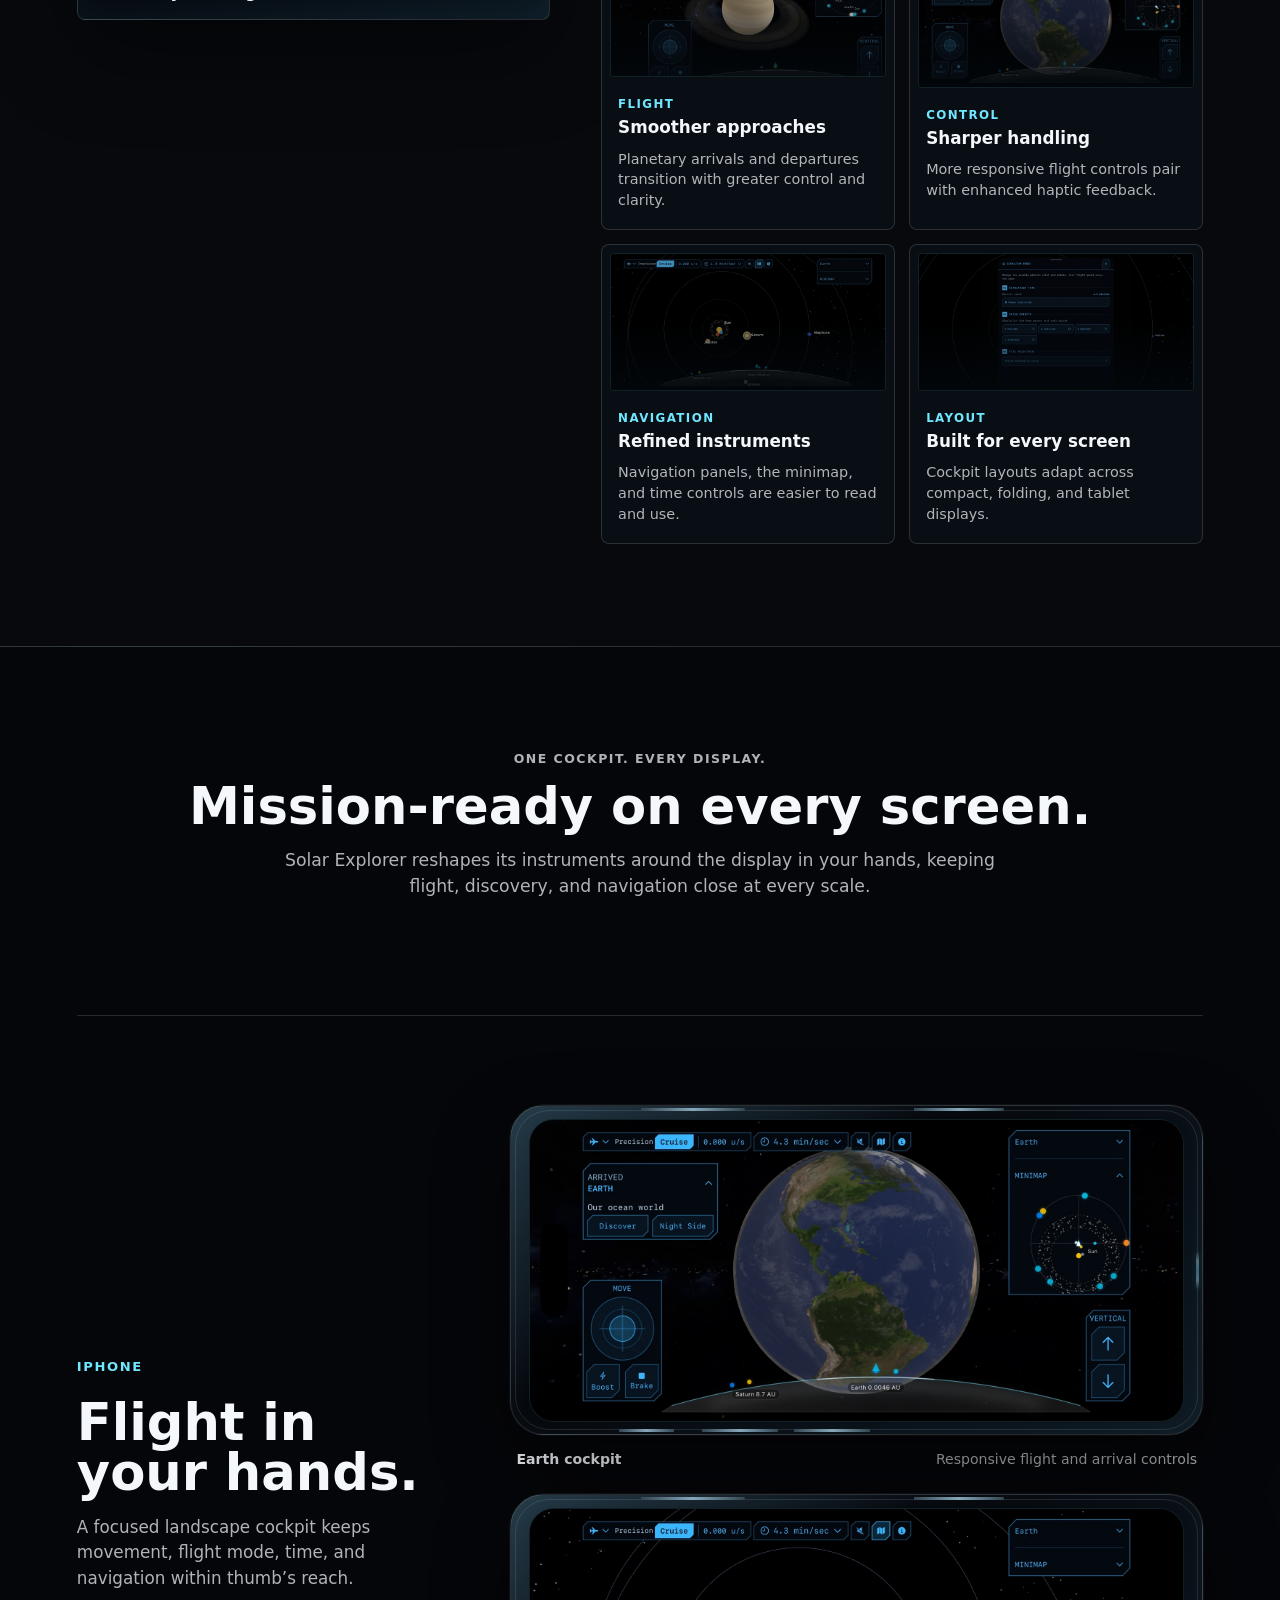
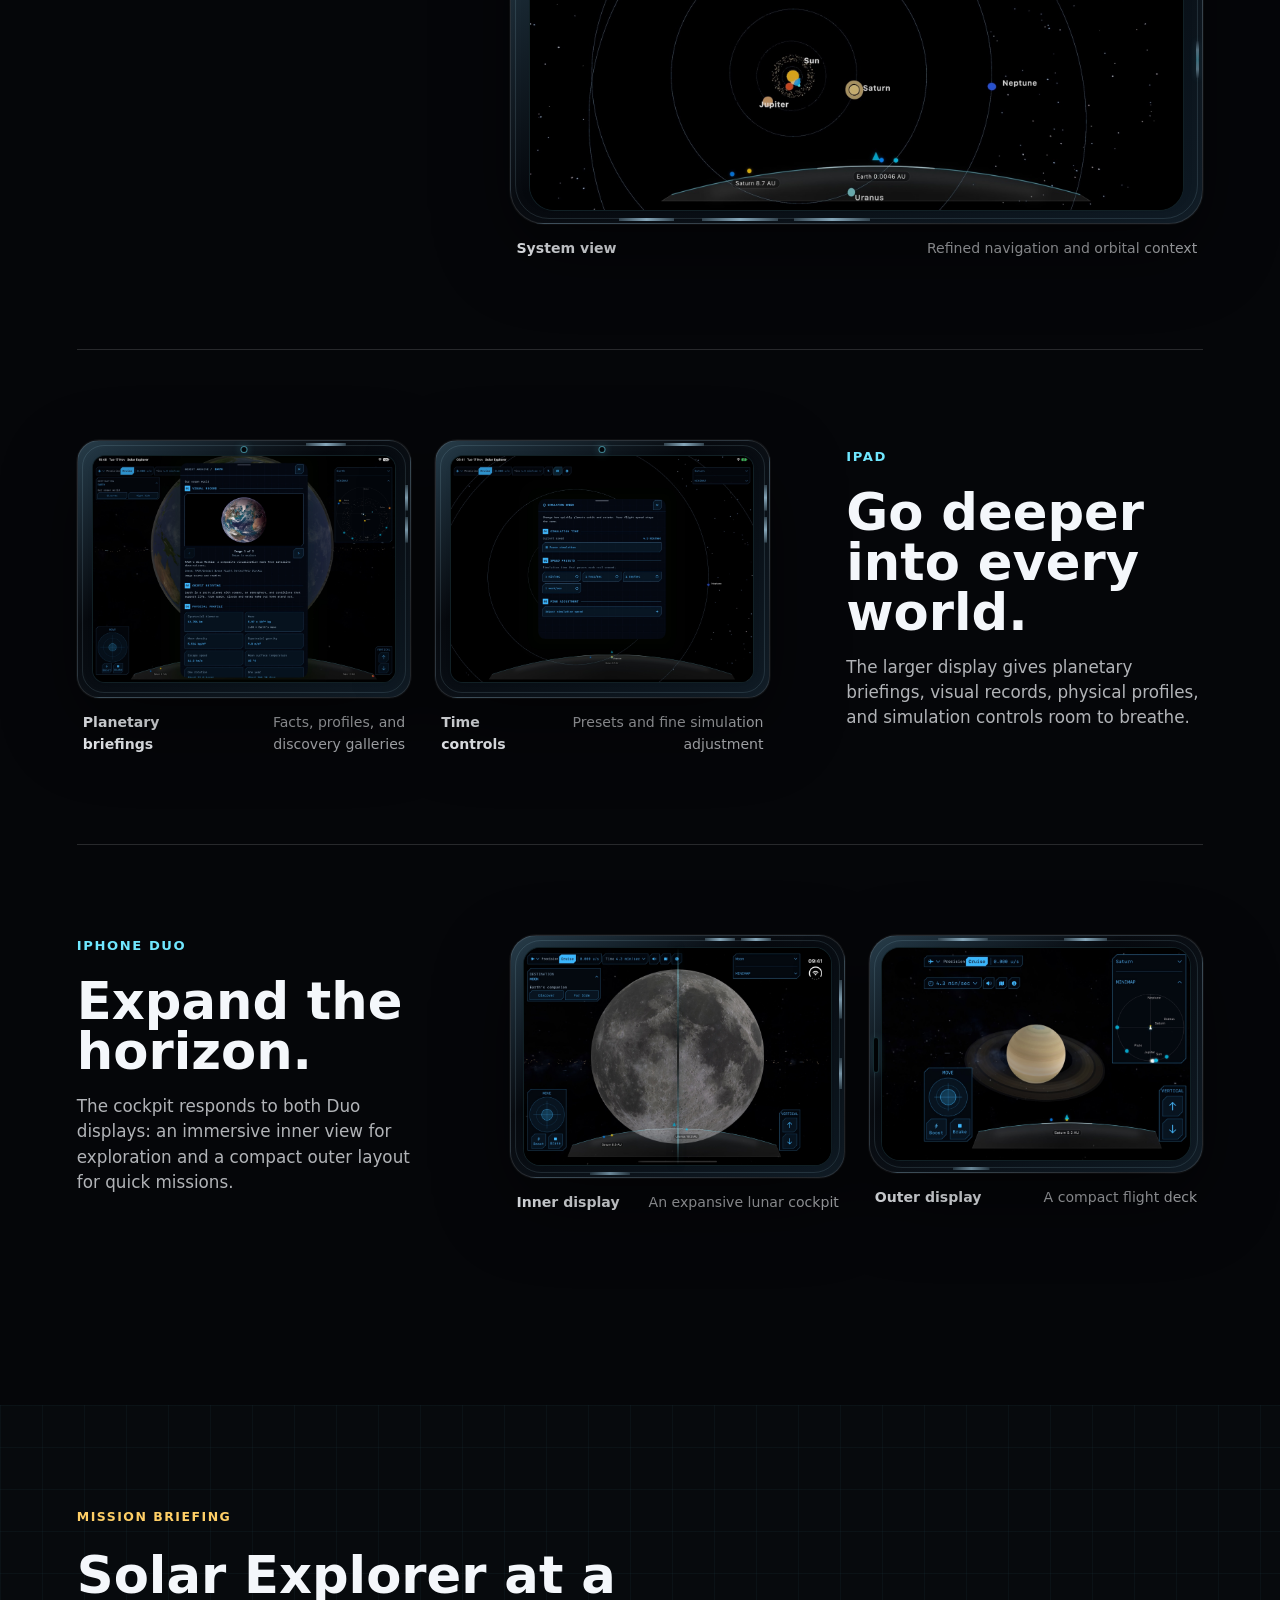
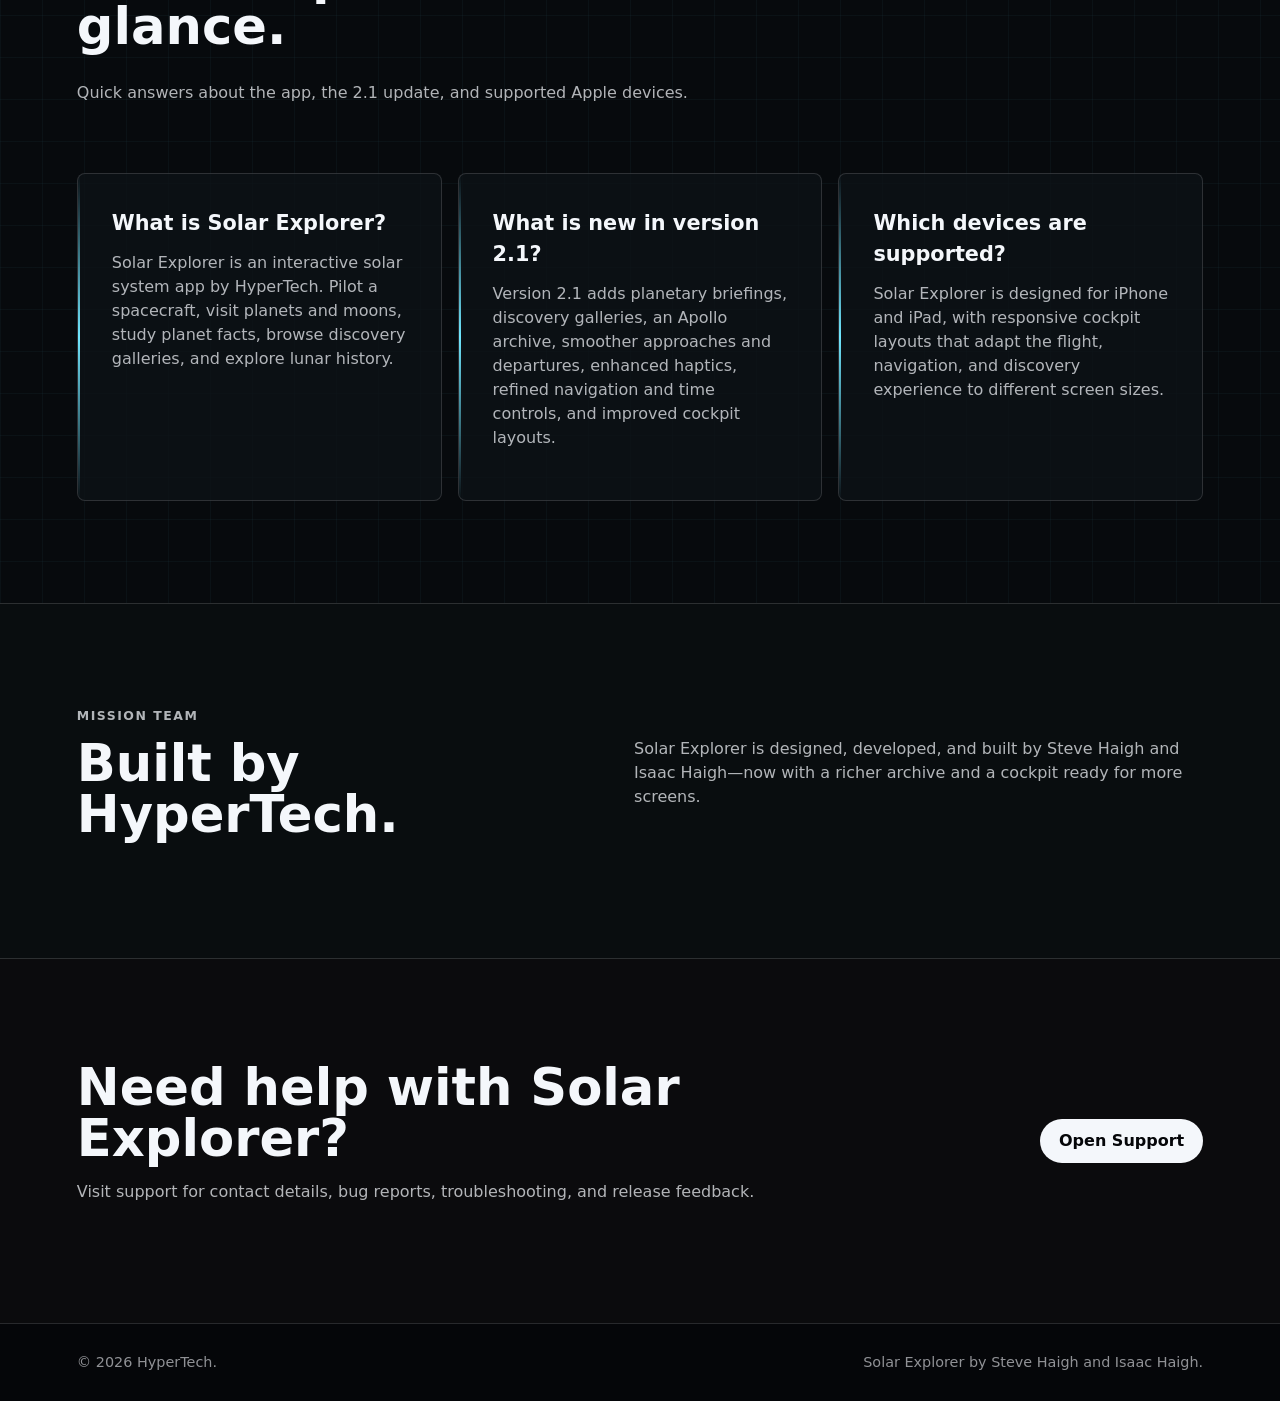
==== commit 6e6451c5: "Launch Solar Explorer 2.1 website refresh" ====
--- a/index.html
+++ b/index.html
@@ -3,9 +3,96 @@
 <head>
     <meta charset="utf-8">
     <meta name="viewport" content="width=device-width, initial-scale=1">
-    <meta name="description" content="HyperTech builds polished software experiences, including Solar Explorer for iPhone.">
-    <title>HyperTech | Solar Explorer</title>
+    <meta name="description" content="Explore the solar system in Solar Explorer 2.1 for iPhone and iPad, with interactive flight controls, planet facts, discovery galleries, and Apollo history.">
+    <meta name="robots" content="index, follow, max-image-preview:large">
+    <meta name="theme-color" content="#050609">
+    <title>Solar Explorer 2.1 – Interactive Solar System | HyperTech</title>
+    <link rel="canonical" href="https://hyperte.ch/">
     <link rel="icon" href="assets/favicon.svg" type="image/svg+xml">
+    <meta property="og:type" content="website">
+    <meta property="og:site_name" content="HyperTech">
+    <meta property="og:title" content="Solar Explorer 2.1 – Interactive Solar System App">
+    <meta property="og:description" content="Fly through a living solar system, discover planetary facts and galleries, and explore the Apollo archive on iPhone and iPad.">
+    <meta property="og:url" content="https://hyperte.ch/">
+    <meta property="og:image" content="https://hyperte.ch/assets/v21-iphone-earth-cockpit.jpg">
+    <meta property="og:image:width" content="1800">
+    <meta property="og:image:height" content="828">
+    <meta property="og:image:alt" content="Solar Explorer cockpit approaching Earth on iPhone">
+    <meta name="twitter:card" content="summary_large_image">
+    <meta name="twitter:title" content="Solar Explorer 2.1 – Interactive Solar System App">
+    <meta name="twitter:description" content="Fly through the solar system and explore planetary facts, discovery galleries, and Apollo history.">
+    <meta name="twitter:image" content="https://hyperte.ch/assets/v21-iphone-earth-cockpit.jpg">
+    <script type="application/ld+json">
+    {
+        "@context": "https://schema.org",
+        "@graph": [
+            {
+                "@type": "Organization",
+                "@id": "https://hyperte.ch/#organization",
+                "name": "HyperTech",
+                "url": "https://hyperte.ch/",
+                "logo": "https://hyperte.ch/assets/hypertech-logo-white.svg",
+                "email": "support@hyperte.ch"
+            },
+            {
+                "@type": "SoftwareApplication",
+                "@id": "https://hyperte.ch/#solar-explorer",
+                "name": "Solar Explorer",
+                "alternateName": "Solar Explorer 2.1",
+                "description": "An interactive solar system app with spacecraft flight controls, planetary facts, discovery galleries, and an Apollo history archive.",
+                "url": "https://hyperte.ch/",
+                "downloadUrl": "https://apps.apple.com/us/app/solar-explorer/id6759483367",
+                "softwareVersion": "2.1.0",
+                "operatingSystem": "iOS, iPadOS",
+                "applicationCategory": "EducationalApplication",
+                "author": { "@id": "https://hyperte.ch/#organization" },
+                "image": "https://hyperte.ch/assets/v21-iphone-earth-cockpit.jpg",
+                "screenshot": [
+                    "https://hyperte.ch/assets/v21-iphone-earth-cockpit.jpg",
+                    "https://hyperte.ch/assets/v21-ipad-earth-briefing.jpg",
+                    "https://hyperte.ch/assets/v21-duo-inner-moon.jpg"
+                ],
+                "featureList": [
+                    "Interactive spacecraft flight controls",
+                    "Planetary facts and discovery galleries",
+                    "Apollo mission history archive",
+                    "Solar system navigation and minimap",
+                    "Layouts for iPhone and iPad"
+                ]
+            },
+            {
+                "@type": "FAQPage",
+                "@id": "https://hyperte.ch/#questions",
+                "mainEntity": [
+                    {
+                        "@type": "Question",
+                        "name": "What is Solar Explorer?",
+                        "acceptedAnswer": {
+                            "@type": "Answer",
+                            "text": "Solar Explorer is an interactive solar system app by HyperTech. It combines spacecraft flight, planetary exploration, planet facts, discovery galleries, and lunar history."
+                        }
+                    },
+                    {
+                        "@type": "Question",
+                        "name": "What is new in Solar Explorer 2.1?",
+                        "acceptedAnswer": {
+                            "@type": "Answer",
+                            "text": "Version 2.1 adds planetary briefings, discovery galleries, an Apollo archive, smoother approaches and departures, enhanced haptic feedback, refined navigation and time controls, and improved cockpit layouts."
+                        }
+                    },
+                    {
+                        "@type": "Question",
+                        "name": "Which devices support Solar Explorer?",
+                        "acceptedAnswer": {
+                            "@type": "Answer",
+                            "text": "Solar Explorer is designed for iPhone and iPad, with responsive cockpit layouts that adapt to different screen sizes."
+                        }
+                    }
+                ]
+            }
+        ]
+    }
+    </script>
     <!-- Google tag (gtag.js) -->
     <script async src="https://www.googletagmanager.com/gtag/js?id=G-M51QYJ959E"></script>
     <script>
@@ -23,7 +110,8 @@
             <img src="assets/hypertech-logo-white.svg" alt="HyperTech" width="200" height="78">
         </a>
         <nav aria-label="Primary">
-            <a href="#solar-explorer">Solar Explorer</a>
+            <a href="#solar-explorer">2.1 Update</a>
+            <a href="#devices">Devices</a>
             <a href="support.html">Support</a>
             <a href="privacy.html">Privacy</a>
         </nav>
@@ -32,83 +120,205 @@
     <main>
         <section class="hero" aria-labelledby="hero-title">
             <canvas id="orbit-canvas" aria-hidden="true"></canvas>
-            <div class="hero-content">
-                <p class="eyebrow">HyperTech presents</p>
-                <h1 id="hero-title">Solar Explorer</h1>
-                <p class="hero-copy">A nimble, touch-first solar system flight experience built for iPhone.</p>
-                <div class="hero-actions">
-                    <a class="button primary" href="support.html">Get Support</a>
-                    <a class="button secondary" href="#solar-explorer">Explore the App</a>
-                    <a class="app-store-badge" href="https://apps.apple.com/us/app/solar-explorer/id6759483367" target="_blank" rel="noopener noreferrer" aria-label="Download Solar Explorer on the App Store">
-                        <img src="https://developer.apple.com/assets/elements/badges/download-on-the-app-store.svg" alt="Download on the App Store">
-                    </a>
-                </div>
-            </div>
-        </section>
-
-        <section id="solar-explorer" class="section product-section" aria-labelledby="product-title">
-            <div class="section-copy">
-                <p class="eyebrow">Product</p>
-                <h2 id="product-title">Arcade flight through a living solar system.</h2>
-                <p>Solar Explorer combines real planetary scale references, NASA/JPL ephemeris data when available, manual flight controls, proximity protection, asteroid fields, and a cockpit-style navigation arc.</p>
-            </div>
-            <div class="feature-grid">
-                <article class="feature">
-                    <h3>Manual Navigation</h3>
-                    <p>Fly with responsive controls and use the planet compass to orient toward nearby worlds without relying on autopilot.</p>
+            <div class="hero-layout">
+                <div class="hero-content">
+                    <p class="release-chip"><strong>Version 2.1.0</strong> Available now</p>
+                    <p class="eyebrow">Mission Control, we’re ready for launch.</p>
+                    <h1 id="hero-title">Solar Explorer</h1>
+                    <p class="hero-copy">Pilot a living solar system, uncover the stories behind every world, and take the cockpit with you across iPhone, iPad, and iPhone Duo.</p>
+                    <div class="hero-actions">
+                        <a class="app-store-badge" href="https://apps.apple.com/us/app/solar-explorer/id6759483367" target="_blank" rel="noopener noreferrer" aria-label="Download Solar Explorer on the App Store">
+                            <img src="https://developer.apple.com/assets/elements/badges/download-on-the-app-store.svg" alt="Download on the App Store">
+                        </a>
+                        <a class="button secondary" href="#solar-explorer">See what’s new</a>
+                    </div>
+                </div>
+            </div>
+        </section>
+
+        <section id="solar-explorer" class="section release-section" aria-labelledby="release-title">
+            <div class="release-heading">
+                <div>
+                    <p class="eyebrow">Version 2.1.0</p>
+                    <h2 id="release-title">Your next mission awaits.</h2>
+                </div>
+                <p>Mission Control has expanded the flight plan with deeper planetary discovery, a new lunar archive, more precise handling, and cockpit layouts refined for every screen.</p>
+            </div>
+            <div class="mission-console">
+                <figure class="mission-display" aria-live="polite">
+                    <div class="mission-display-viewport">
+                        <img id="mission-display-image" src="assets/v21-ipad-earth-briefing.jpg" alt="Solar Explorer Earth planetary briefing on iPad">
+                        <div class="mission-display-hud" aria-hidden="true">
+                            <span id="mission-display-code">Discover</span>
+                            <span>Mission data / 2.1.0</span>
+                        </div>
+                    </div>
+                    <figcaption>
+                        <strong id="mission-display-title">Planetary briefings</strong>
+                        <span>Select a feature to inspect</span>
+                    </figcaption>
+                </figure>
+
+                <div class="mission-grid" aria-label="Version 2.1 feature selector">
+                    <button class="mission-card is-active" type="button" aria-pressed="true" data-image="assets/v21-ipad-earth-briefing.jpg" data-alt="Solar Explorer Earth planetary briefing on iPad" data-code="Discover" data-title="Planetary briefings">
+                        <span class="mission-card-media"><img src="assets/v21-ipad-earth-briefing.jpg" alt="" loading="lazy"></span>
+                        <span class="mission-card-copy">
+                            <span class="mission-kicker">Discover</span>
+                            <span class="mission-title">Planetary briefings</span>
+                            <span class="mission-description">Detailed planet facts and curated discovery galleries without leaving the cockpit.</span>
+                        </span>
+                    </button>
+                    <button class="mission-card" type="button" aria-pressed="false" data-image="assets/v21-duo-inner-moon.jpg" data-alt="Solar Explorer Moon approach on iPhone Duo" data-code="Archive" data-title="Apollo history">
+                        <span class="mission-card-media"><img src="assets/v21-duo-inner-moon.jpg" alt="" loading="lazy"></span>
+                        <span class="mission-card-copy">
+                            <span class="mission-kicker">Archive</span>
+                            <span class="mission-title">Apollo history</span>
+                            <span class="mission-description">Explore the Moon through a new archive dedicated to the Apollo missions.</span>
+                        </span>
+                    </button>
+                    <button class="mission-card" type="button" aria-pressed="false" data-image="assets/v21-duo-outer-saturn.jpg" data-alt="Solar Explorer approach to Saturn" data-code="Flight" data-title="Smoother approaches">
+                        <span class="mission-card-media"><img src="assets/v21-duo-outer-saturn.jpg" alt="" loading="lazy"></span>
+                        <span class="mission-card-copy">
+                            <span class="mission-kicker">Flight</span>
+                            <span class="mission-title">Smoother approaches</span>
+                            <span class="mission-description">Planetary arrivals and departures transition with greater control and clarity.</span>
+                        </span>
+                    </button>
+                    <button class="mission-card" type="button" aria-pressed="false" data-image="assets/v21-iphone-earth-cockpit.jpg" data-alt="Solar Explorer Earth cockpit on iPhone" data-code="Control" data-title="Sharper handling">
+                        <span class="mission-card-media"><img src="assets/v21-iphone-earth-cockpit.jpg" alt="" loading="lazy"></span>
+                        <span class="mission-card-copy">
+                            <span class="mission-kicker">Control</span>
+                            <span class="mission-title">Sharper handling</span>
+                            <span class="mission-description">More responsive flight controls pair with enhanced haptic feedback.</span>
+                        </span>
+                    </button>
+                    <button class="mission-card" type="button" aria-pressed="false" data-image="assets/v21-iphone-orbits.jpg" data-alt="Solar Explorer solar system navigation view" data-code="Navigation" data-title="Refined instruments">
+                        <span class="mission-card-media"><img src="assets/v21-iphone-orbits.jpg" alt="" loading="lazy"></span>
+                        <span class="mission-card-copy">
+                            <span class="mission-kicker">Navigation</span>
+                            <span class="mission-title">Refined instruments</span>
+                            <span class="mission-description">Navigation panels, the minimap, and time controls are easier to read and use.</span>
+                        </span>
+                    </button>
+                    <button class="mission-card" type="button" aria-pressed="false" data-image="assets/v21-ipad-time-controls.jpg" data-alt="Solar Explorer simulation controls arranged for iPad" data-code="Layout" data-title="Built for every screen">
+                        <span class="mission-card-media"><img src="assets/v21-ipad-time-controls.jpg" alt="" loading="lazy"></span>
+                        <span class="mission-card-copy">
+                            <span class="mission-kicker">Layout</span>
+                            <span class="mission-title">Built for every screen</span>
+                            <span class="mission-description">Cockpit layouts adapt across compact, folding, and tablet displays.</span>
+                        </span>
+                    </button>
+                </div>
+            </div>
+        </section>
+
+        <section id="devices" class="section devices-section" aria-labelledby="devices-title">
+            <div class="devices-heading">
+                <p class="eyebrow">One cockpit. Every display.</p>
+                <h2 id="devices-title">Mission-ready on every screen.</h2>
+                <p>Solar Explorer reshapes its instruments around the display in your hands, keeping flight, discovery, and navigation close at every scale.</p>
+            </div>
+            <article class="device-story">
+                <div class="device-story-copy">
+                    <p class="device-label">iPhone</p>
+                    <h3>Flight in your hands.</h3>
+                    <p>A focused landscape cockpit keeps movement, flight mode, time, and navigation within thumb’s reach.</p>
+                </div>
+                <div class="device-shot-grid device-shot-grid-wide">
+                    <figure class="device-shot device-shot-iphone">
+                        <button class="screenshot-open" type="button" data-full-src="assets/v21-iphone-earth-cockpit.jpg" data-caption="Earth cockpit on iPhone" aria-label="Expand Earth cockpit on iPhone screenshot">
+                            <img src="assets/v21-iphone-earth-cockpit.jpg" alt="Solar Explorer Earth cockpit with flight controls and minimap on iPhone" loading="lazy">
+                            <span class="device-controls" aria-hidden="true"></span>
+                        </button>
+                        <figcaption><strong>Earth cockpit</strong><span>Responsive flight and arrival controls</span></figcaption>
+                    </figure>
+                    <figure class="device-shot device-shot-iphone">
+                        <button class="screenshot-open" type="button" data-full-src="assets/v21-iphone-orbits.jpg" data-caption="Solar system navigation on iPhone" aria-label="Expand solar system navigation on iPhone screenshot">
+                            <img src="assets/v21-iphone-orbits.jpg" alt="Solar Explorer solar system orbit view on iPhone" loading="lazy">
+                            <span class="device-controls" aria-hidden="true"></span>
+                        </button>
+                        <figcaption><strong>System view</strong><span>Refined navigation and orbital context</span></figcaption>
+                    </figure>
+                </div>
+            </article>
+
+            <article class="device-story device-story-reverse">
+                <div class="device-story-copy">
+                    <p class="device-label">iPad</p>
+                    <h3>Go deeper into every world.</h3>
+                    <p>The larger display gives planetary briefings, visual records, physical profiles, and simulation controls room to breathe.</p>
+                </div>
+                <div class="device-shot-grid">
+                    <figure class="device-shot device-shot-ipad">
+                        <button class="screenshot-open" type="button" data-full-src="assets/v21-ipad-earth-briefing.jpg" data-caption="Earth planetary briefing on iPad" aria-label="Expand Earth planetary briefing on iPad screenshot">
+                            <img src="assets/v21-ipad-earth-briefing.jpg" alt="Solar Explorer Earth object archive and planetary briefing on iPad" loading="lazy">
+                            <span class="device-controls" aria-hidden="true"></span>
+                        </button>
+                        <figcaption><strong>Planetary briefings</strong><span>Facts, profiles, and discovery galleries</span></figcaption>
+                    </figure>
+                    <figure class="device-shot device-shot-ipad">
+                        <button class="screenshot-open" type="button" data-full-src="assets/v21-ipad-time-controls.jpg" data-caption="Simulation time controls on iPad" aria-label="Expand simulation time controls on iPad screenshot">
+                            <img src="assets/v21-ipad-time-controls.jpg" alt="Solar Explorer simulation speed controls on iPad" loading="lazy">
+                            <span class="device-controls" aria-hidden="true"></span>
+                        </button>
+                        <figcaption><strong>Time controls</strong><span>Presets and fine simulation adjustment</span></figcaption>
+                    </figure>
+                </div>
+            </article>
+
+            <article class="device-story">
+                <div class="device-story-copy">
+                    <p class="device-label">iPhone Duo</p>
+                    <h3>Expand the horizon.</h3>
+                    <p>The cockpit responds to both Duo displays: an immersive inner view for exploration and a compact outer layout for quick missions.</p>
+                </div>
+                <div class="device-shot-grid">
+                    <figure class="device-shot device-shot-duo-inner">
+                        <button class="screenshot-open" type="button" data-full-src="assets/v21-duo-inner-moon.jpg" data-caption="Lunar flight on the iPhone Duo inner display" aria-label="Expand lunar flight on iPhone Duo inner display screenshot">
+                            <img src="assets/v21-duo-inner-moon.jpg" alt="Solar Explorer Moon approach on the open iPhone Duo inner display" loading="lazy">
+                            <span class="device-controls" aria-hidden="true"></span>
+                        </button>
+                        <figcaption><strong>Inner display</strong><span>An expansive lunar cockpit</span></figcaption>
+                    </figure>
+                    <figure class="device-shot device-shot-duo-outer">
+                        <button class="screenshot-open" type="button" data-full-src="assets/v21-duo-outer-saturn.jpg" data-caption="Saturn flight on the iPhone Duo outer display" aria-label="Expand Saturn flight on iPhone Duo outer display screenshot">
+                            <img src="assets/v21-duo-outer-saturn.jpg" alt="Solar Explorer Saturn approach on the iPhone Duo outer display" loading="lazy">
+                            <span class="device-controls" aria-hidden="true"></span>
+                        </button>
+                        <figcaption><strong>Outer display</strong><span>A compact flight deck</span></figcaption>
+                    </figure>
+                </div>
+            </article>
+        </section>
+
+        <section id="questions" class="section faq-section" aria-labelledby="questions-title">
+            <div class="faq-heading">
+                <p class="eyebrow">Mission briefing</p>
+                <h2 id="questions-title">Solar Explorer at a glance.</h2>
+                <p>Quick answers about the app, the 2.1 update, and supported Apple devices.</p>
+            </div>
+            <div class="faq-grid">
+                <article class="info-panel">
+                    <h3>What is Solar Explorer?</h3>
+                    <p>Solar Explorer is an interactive solar system app by HyperTech. Pilot a spacecraft, visit planets and moons, study planet facts, browse discovery galleries, and explore lunar history.</p>
                 </article>
-                <article class="feature">
-                    <h3>Solar System Context</h3>
-                    <p>Distances, headings, orbit guides, and minimap cues help keep exploration readable at interplanetary scale.</p>
+                <article class="info-panel">
+                    <h3>What is new in version 2.1?</h3>
+                    <p>Version 2.1 adds planetary briefings, discovery galleries, an Apollo archive, smoother approaches and departures, enhanced haptics, refined navigation and time controls, and improved cockpit layouts.</p>
                 </article>
-                <article class="feature">
-                    <h3>Built for iPhone</h3>
-                    <p>Compact controls, audio defaults, and release-focused UI details are tuned for handheld play and App Store distribution.</p>
+                <article class="info-panel">
+                    <h3>Which devices are supported?</h3>
+                    <p>Solar Explorer is designed for iPhone and iPad, with responsive cockpit layouts that adapt the flight, navigation, and discovery experience to different screen sizes.</p>
                 </article>
-            </div>
-        </section>
-
-        <section class="section screenshots-section" aria-labelledby="screenshots-title">
-            <div class="section-copy">
-                <p class="eyebrow">Screenshots</p>
-                <h2 id="screenshots-title">Solar Explorer on iPhone.</h2>
-                <p>Live captures from the iPhone simulator showing the top-down solar system view and close approaches to the Sun, Earth, Mars, and Jupiter.</p>
-            </div>
-            <div class="screenshot-gallery" aria-label="Solar Explorer screenshot gallery">
-                <figure class="screenshot-card">
-                    <button class="screenshot-open" type="button" data-full-src="assets/01-launch-top-down-source.png" data-caption="Solar system overview" aria-label="Expand Solar system overview screenshot">
-                        <img src="assets/01-launch-top-down-source.png" alt="Solar Explorer top-down view showing planetary orbits, flight controls, and the solar system map">
-                    </button>
-                </figure>
-                <figure class="screenshot-card">
-                    <button class="screenshot-open" type="button" data-full-src="assets/02-sun-source.png" data-caption="Sun approach" aria-label="Expand Sun approach screenshot">
-                        <img src="assets/02-sun-source.png" alt="Solar Explorer close approach to the Sun with flight controls and the solar system map">
-                    </button>
-                </figure>
-                <figure class="screenshot-card">
-                    <button class="screenshot-open" type="button" data-full-src="assets/03-earth-source.png" data-caption="Earth approach" aria-label="Expand Earth approach screenshot">
-                        <img src="assets/03-earth-source.png" alt="Solar Explorer close approach to Earth showing Africa and Europe with flight controls and the solar system map">
-                    </button>
-                </figure>
-                <figure class="screenshot-card">
-                    <button class="screenshot-open" type="button" data-full-src="assets/04-mars-source.png" data-caption="Mars approach" aria-label="Expand Mars approach screenshot">
-                        <img src="assets/04-mars-source.png" alt="Solar Explorer close approach to Mars with flight controls and the solar system map">
-                    </button>
-                </figure>
-                <figure class="screenshot-card">
-                    <button class="screenshot-open" type="button" data-full-src="assets/05-jupiter-source.png" data-caption="Jupiter approach" aria-label="Expand Jupiter approach screenshot">
-                        <img src="assets/05-jupiter-source.png" alt="Solar Explorer close approach to Jupiter with flight controls and the solar system map">
-                    </button>
-                </figure>
             </div>
         </section>
 
         <section class="section split-section" aria-labelledby="studio-title">
             <div>
-                <p class="eyebrow">Studio</p>
+                <p class="eyebrow">Mission team</p>
                 <h2 id="studio-title">Built by HyperTech.</h2>
             </div>
-            <p>Solar Explorer is designed, developed, and built by Steve Haigh and Isaac Haigh.</p>
+            <p>Solar Explorer is designed, developed, and built by Steve Haigh and Isaac Haigh—now with a richer archive and a cockpit ready for more screens.</p>
         </section>
 
         <section class="section support-band" aria-labelledby="support-title">
--- a/styles.css
+++ b/styles.css
@@ -1,3 +1,11 @@
+@font-face {
+    font-family: "HyperTech Eurostile Extended";
+    src: url("assets/Eurostile%20Extended%20Bold.ttf") format("truetype");
+    font-style: normal;
+    font-weight: 700;
+    font-display: swap;
+}
+
 :root {
     color-scheme: dark;
     --bg: #050609;
@@ -86,11 +94,9 @@
 
 .hero {
     position: relative;
-    display: grid;
-    min-height: 92vh;
-    align-items: center;
+    min-height: 100svh;
     overflow: hidden;
-    padding: 110px clamp(22px, 6vw, 86px) 90px;
+    padding: 132px clamp(22px, 5vw, 74px) 80px;
     border-bottom: 1px solid var(--line);
 }
 
@@ -105,15 +111,41 @@
     content: "";
     position: absolute;
     inset: auto 0 0;
-    height: 34%;
+    height: 38%;
     background: linear-gradient(to bottom, rgba(5, 6, 9, 0), var(--bg));
     pointer-events: none;
 }
 
-.hero-content {
+.hero-layout {
     position: relative;
     z-index: 2;
-    max-width: 760px;
+    display: flex;
+    width: min(1540px, 100%);
+    min-height: calc(100svh - 212px);
+    margin: 0 auto;
+    align-items: center;
+}
+
+.hero-content {
+    max-width: 720px;
+}
+
+.release-chip {
+    display: inline-flex;
+    gap: 10px;
+    margin: 0 0 22px;
+    padding: 8px 12px;
+    border: 1px solid rgba(112, 231, 255, 0.32);
+    border-radius: 3px;
+    background: rgba(4, 13, 20, 0.72);
+    color: var(--muted);
+    font-size: 0.84rem;
+    letter-spacing: 0.04em;
+    backdrop-filter: blur(12px);
+}
+
+.release-chip strong {
+    color: var(--cyan);
 }
 
 .eyebrow {
@@ -133,11 +165,17 @@
 }
 
 h1 {
-    max-width: 11ch;
+    max-width: 10ch;
     margin-bottom: 16px;
-    font-size: clamp(4rem, 13vw, 9.5rem);
-    line-height: 0.88;
+    font-size: clamp(3.7rem, 6.5vw, 6.7rem);
+    line-height: 0.9;
     letter-spacing: 0;
+}
+
+#hero-title {
+    font-family: "HyperTech Eurostile Extended", "Eurostile Extended", "EurostileExt-Bold", "Eurostile", "Arial Black", sans-serif;
+    font-weight: 700;
+    font-stretch: expanded;
 }
 
 h2 {
@@ -154,7 +192,7 @@
 }
 
 .hero-copy {
-    max-width: 520px;
+    max-width: 590px;
     color: var(--muted);
     font-size: clamp(1.1rem, 2vw, 1.45rem);
 }
@@ -218,69 +256,374 @@
     padding: clamp(56px, 8vw, 112px) clamp(22px, 6vw, 86px);
 }
 
-.product-section {
+#solar-explorer,
+#devices {
+    scroll-margin-top: 118px;
+}
+
+.release-section {
+    position: relative;
+    border-bottom: 1px solid var(--line);
+    background:
+        radial-gradient(circle at 12% 0%, rgba(112, 231, 255, 0.09), transparent 34%),
+        #07090d;
+}
+
+.release-heading {
     display: grid;
-    grid-template-columns: minmax(0, 0.85fr) minmax(280px, 1.15fr);
-    gap: clamp(28px, 5vw, 72px);
-    align-items: start;
-}
-
-.section-copy p,
+    grid-template-columns: minmax(0, 1fr) minmax(280px, 0.72fr);
+    gap: clamp(28px, 6vw, 90px);
+    max-width: 1420px;
+    margin: 0 auto clamp(36px, 5vw, 70px);
+    align-items: end;
+}
+
+.release-heading > p,
+.devices-heading > p,
+.device-story-copy > p,
 .split-section p,
 .support-band p,
 .page-hero p,
 .legal-copy p,
 .info-panel p,
-.feature p {
+.mission-card p,
+.device-shot figcaption span {
     color: var(--muted);
 }
 
-.feature-grid {
+.mission-console {
     display: grid;
+    grid-template-columns: minmax(360px, 0.88fr) minmax(0, 1.12fr);
+    gap: clamp(24px, 4vw, 62px);
+    max-width: 1420px;
+    margin: 0 auto;
+    align-items: start;
+}
+
+.mission-display {
+    position: sticky;
+    top: 132px;
+    margin: 0;
+    border: 1px solid rgba(255, 255, 255, 0.14);
+    border-radius: 8px;
+    padding: 8px;
+    background: linear-gradient(145deg, rgba(27, 43, 55, 0.98), rgba(5, 8, 13, 0.98) 42%, rgba(12, 24, 34, 0.98));
+    box-shadow: 0 30px 90px rgba(0, 0, 0, 0.48), inset 0 0 34px rgba(112, 231, 255, 0.05);
+}
+
+.mission-display-viewport {
+    position: relative;
+    overflow: hidden;
+    border: 1px solid rgba(112, 231, 255, 0.22);
+    border-radius: 4px;
+    background: #020407;
+}
+
+.mission-display-viewport::before,
+.mission-display-viewport::after {
+    content: "";
+    position: absolute;
+    z-index: 2;
+    inset: 0;
+    pointer-events: none;
+}
+
+.mission-display-viewport::before {
+    background: repeating-linear-gradient(to bottom, transparent 0, transparent 5px, rgba(112, 231, 255, 0.035) 6px);
+    mix-blend-mode: screen;
+}
+
+.mission-display-viewport::after {
+    background: linear-gradient(180deg, rgba(6, 13, 20, 0.02), transparent 58%, rgba(3, 8, 13, 0.72));
+}
+
+.mission-display img {
+    display: block;
+    width: 100%;
+    aspect-ratio: 4 / 3;
+    object-fit: cover;
+    transition: opacity 0.18s ease, transform 0.22s ease;
+}
+
+.mission-display.is-changing img {
+    opacity: 0.38;
+    transform: scale(1.015);
+}
+
+.mission-display-hud {
+    position: absolute;
+    z-index: 3;
+    top: 14px;
+    left: 14px;
+    right: 14px;
+    display: flex;
+    justify-content: space-between;
+    gap: 16px;
+    color: rgba(220, 241, 251, 0.76);
+    font-family: ui-monospace, SFMono-Regular, Menlo, Monaco, Consolas, monospace;
+    font-size: 0.76rem;
+    letter-spacing: 0.08em;
+    text-transform: uppercase;
+}
+
+.mission-display-hud span:first-child {
+    color: var(--cyan);
+}
+
+.mission-display figcaption {
+    display: flex;
+    justify-content: space-between;
+    gap: 18px;
+    padding: 14px 8px 6px;
+    color: var(--text);
+}
+
+.mission-display figcaption span {
+    color: var(--muted);
+    font-size: 0.86rem;
+}
+
+.mission-grid {
+    display: grid;
+    grid-template-columns: repeat(2, minmax(0, 1fr));
     gap: 14px;
 }
 
-.feature,
+.mission-card {
+    position: relative;
+    overflow: hidden;
+    display: block;
+    min-width: 0;
+    border: 1px solid var(--line);
+    border-radius: 8px;
+    padding: 8px;
+    background: rgba(10, 16, 23, 0.86);
+    color: var(--text);
+    font: inherit;
+    text-align: left;
+    cursor: pointer;
+    transition: border-color 0.2s ease, background 0.2s ease, transform 0.2s ease, box-shadow 0.2s ease;
+}
+
+.mission-card::after {
+    content: "";
+    position: absolute;
+    top: 18px;
+    right: 0;
+    bottom: 18px;
+    width: 2px;
+    background: transparent;
+    transition: background 0.2s ease, box-shadow 0.2s ease;
+}
+
+.mission-card:hover,
+.mission-card:focus-visible,
+.mission-card.is-active {
+    border-color: rgba(112, 231, 255, 0.42);
+    background: rgba(14, 29, 40, 0.92);
+    transform: translateY(-2px);
+    box-shadow: 0 18px 42px rgba(0, 0, 0, 0.28);
+}
+
+.mission-card:focus-visible {
+    outline: 3px solid rgba(112, 231, 255, 0.72);
+    outline-offset: 3px;
+}
+
+.mission-card.is-active::after {
+    background: var(--cyan);
+    box-shadow: 0 0 12px rgba(112, 231, 255, 0.72);
+}
+
+.mission-card-media {
+    position: relative;
+    overflow: hidden;
+    display: block;
+    aspect-ratio: 16 / 8;
+    border: 1px solid rgba(112, 231, 255, 0.13);
+    border-radius: 4px;
+    background: #020407;
+}
+
+.mission-card-media::after {
+    content: "";
+    position: absolute;
+    inset: 0;
+    background: linear-gradient(to bottom, transparent 48%, rgba(3, 8, 13, 0.76));
+    pointer-events: none;
+}
+
+.mission-card-media img {
+    display: block;
+    width: 100%;
+    height: 100%;
+    object-fit: cover;
+    filter: saturate(0.82) brightness(0.78);
+    transition: filter 0.2s ease, transform 0.25s ease;
+}
+
+.mission-card:hover .mission-card-media img,
+.mission-card:focus-visible .mission-card-media img,
+.mission-card.is-active .mission-card-media img {
+    filter: saturate(1.08) brightness(1);
+    transform: scale(1.025);
+}
+
+.mission-card-copy {
+    display: block;
+    padding: 14px 8px 10px;
+}
+
+.mission-title,
+.mission-description {
+    display: block;
+}
+
+.mission-title {
+    margin-bottom: 8px;
+    color: var(--text);
+    font-size: 1.05rem;
+    font-weight: 700;
+}
+
+.mission-description {
+    color: var(--muted);
+    font-size: 0.9rem;
+    line-height: 1.45;
+}
+
+.mission-card .mission-kicker {
+    margin-bottom: 7px;
+    font-size: 0.74rem;
+}
+
 .info-panel {
     border: 1px solid var(--line);
     border-radius: 8px;
-    padding: 20px;
+    padding: clamp(22px, 3vw, 34px);
     background: var(--panel);
 }
 
-.screenshots-section {
+.faq-section {
+    background:
+        linear-gradient(rgba(112, 231, 255, 0.035) 1px, transparent 1px),
+        linear-gradient(90deg, rgba(112, 231, 255, 0.035) 1px, transparent 1px),
+        #070a0d;
+    background-size: 42px 42px;
+}
+
+.faq-heading {
+    display: grid;
+    gap: 12px;
+    max-width: 760px;
+    margin-bottom: clamp(28px, 5vw, 52px);
+}
+
+.faq-heading > p:last-child {
+    color: var(--muted);
+}
+
+.faq-grid {
+    display: grid;
+    grid-template-columns: repeat(3, minmax(0, 1fr));
+    gap: 16px;
+}
+
+.faq-grid .info-panel {
+    position: relative;
+    overflow: hidden;
+}
+
+.faq-grid .info-panel::before {
+    content: "";
+    position: absolute;
+    inset: 0 auto 0 0;
+    width: 2px;
+    background: linear-gradient(transparent, var(--cyan), transparent);
+}
+
+.faq-grid h3 {
+    margin-bottom: 12px;
+    font-size: clamp(1.05rem, 1.8vw, 1.3rem);
+}
+
+.mission-kicker,
+.device-label {
+    margin-bottom: 20px;
+    color: var(--cyan) !important;
+    font-size: 0.82rem;
+    font-weight: 700;
+    letter-spacing: 0.12em;
+    text-transform: uppercase;
+}
+
+.devices-section {
+    overflow: hidden;
+    background: #050609;
+}
+
+.devices-heading {
+    max-width: 920px;
+    margin: 0 auto clamp(62px, 9vw, 132px);
+    text-align: center;
+}
+
+.devices-heading > p:last-child {
+    max-width: 720px;
+    margin-inline: auto;
+    font-size: 1.08rem;
+}
+
+.device-story {
+    display: grid;
+    grid-template-columns: minmax(250px, 0.34fr) minmax(0, 0.66fr);
+    gap: clamp(34px, 6vw, 96px);
+    max-width: 1420px;
+    margin: 0 auto;
+    padding: clamp(54px, 7vw, 94px) 0;
     border-top: 1px solid var(--line);
-    background: #07090d;
-}
-
-.screenshots-section .section-copy {
-    max-width: 880px;
-    margin-bottom: 30px;
-}
-
-.screenshot-gallery {
+    align-items: center;
+}
+
+.device-story-reverse {
+    grid-template-columns: minmax(0, 0.66fr) minmax(250px, 0.34fr);
+}
+
+.device-story-reverse .device-story-copy {
+    grid-column: 2;
+    grid-row: 1;
+}
+
+.device-story-reverse .device-shot-grid {
+    grid-column: 1;
+    grid-row: 1;
+}
+
+.device-story-copy h3 {
+    margin-bottom: 18px;
+    font-size: clamp(2rem, 4vw, 4rem);
+    line-height: 0.98;
+}
+
+.device-story-copy > p:last-child {
+    font-size: 1.05rem;
+}
+
+.device-shot-grid {
     display: grid;
-    grid-auto-columns: minmax(320px, 46%);
-    grid-auto-flow: column;
-    gap: 18px;
-    overflow-x: auto;
-    overflow-y: hidden;
-    padding: 6px clamp(22px, 6vw, 86px) 22px;
-    margin-inline: calc(clamp(22px, 6vw, 86px) * -1);
-    scroll-padding-inline: clamp(22px, 6vw, 86px);
-    scroll-snap-type: x mandatory;
-    scrollbar-color: rgba(112, 231, 255, 0.36) rgba(255, 255, 255, 0.08);
-}
-
-.screenshot-card {
-    position: relative;
+    grid-template-columns: repeat(2, minmax(0, 1fr));
+    gap: clamp(14px, 2vw, 24px);
+    align-items: start;
+}
+
+.device-shot-grid-wide {
+    grid-template-columns: 1fr;
+}
+
+.device-shot {
+    --device-radius: 24px;
     margin: 0;
-    overflow: hidden;
-    border: 1px solid rgba(255, 255, 255, 0.16);
-    border-radius: 8px;
-    background: var(--panel-strong);
-    box-shadow: 0 20px 60px rgba(0, 0, 0, 0.34);
-    scroll-snap-align: start;
+    overflow: visible;
 }
 
 .screenshot-open {
@@ -295,22 +638,190 @@
 
 .screenshot-open:focus-visible {
     outline: 3px solid rgba(112, 231, 255, 0.82);
-    outline-offset: -3px;
-}
-
-.screenshot-card img {
+    outline-offset: 4px;
+}
+
+.device-shot .screenshot-open {
+    position: relative;
+    isolation: isolate;
+    overflow: hidden;
+    padding: clamp(8px, 0.9vw, 13px);
+    border: 1px solid rgba(255, 255, 255, 0.13);
+    border-radius: var(--device-radius);
+    background:
+        linear-gradient(145deg, rgba(36, 58, 72, 0.98), rgba(5, 8, 13, 0.98) 38%, rgba(14, 26, 36, 0.98));
+    box-shadow:
+        0 28px 76px rgba(0, 0, 0, 0.48),
+        0 0 0 1px rgba(255, 255, 255, 0.05),
+        inset 0 0 26px rgba(255, 255, 255, 0.035);
+}
+
+.device-shot .screenshot-open::before {
+    content: "";
+    position: absolute;
+    z-index: 3;
+    inset: 4px;
+    border: 1px solid rgba(191, 236, 255, 0.12);
+    border-radius: inherit;
+    pointer-events: none;
+}
+
+.device-controls {
+    position: absolute;
+    z-index: 4;
+    inset: 0;
+    display: block;
+    border-radius: inherit;
+    pointer-events: none;
+}
+
+.device-shot img {
+    position: relative;
+    z-index: 1;
     display: block;
     width: 100%;
-    aspect-ratio: 19.5 / 9;
-    object-fit: cover;
+    height: auto;
+    border: 1px solid rgba(112, 231, 255, 0.12);
+    border-radius: calc(var(--device-radius) - 9px);
     background: #030407;
     transition: transform 0.25s ease, filter 0.25s ease;
 }
 
-.screenshot-card:hover img,
+.device-shot-iphone {
+    --device-radius: 34px;
+}
+
+.device-shot-iphone .screenshot-open {
+    padding: clamp(9px, 1vw, 14px) clamp(12px, 1.4vw, 20px);
+}
+
+.device-shot-iphone .screenshot-open::after {
+    content: "";
+    position: absolute;
+    z-index: 4;
+    top: 44%;
+    right: 3px;
+    width: 3px;
+    height: 12%;
+    border-radius: 999px;
+    background: linear-gradient(to bottom, transparent, rgba(85, 111, 126, 0.95), rgba(112, 231, 255, 0.35), rgba(85, 111, 126, 0.95), transparent);
+    box-shadow: 0 0 7px rgba(112, 231, 255, 0.14);
+    pointer-events: none;
+}
+
+.device-shot-iphone .device-controls {
+    background:
+        linear-gradient(90deg, #344550, #86a7ba 50%, #344550) 22% 2px / 15% 3px no-repeat,
+        linear-gradient(90deg, #344550, #86a7ba 50%, #344550) 67% 2px / 13% 3px no-repeat,
+        linear-gradient(90deg, #344550, #86a7ba 50%, #344550) 17% calc(100% - 2px) / 8% 3px no-repeat,
+        linear-gradient(90deg, #344550, #86a7ba 50%, #344550) 31% calc(100% - 2px) / 11% 3px no-repeat,
+        linear-gradient(90deg, #344550, #86a7ba 50%, #344550) 46% calc(100% - 2px) / 11% 3px no-repeat;
+}
+
+.device-shot-ipad {
+    --device-radius: 22px;
+}
+
+.device-shot-ipad .screenshot-open {
+    padding: clamp(10px, 1.1vw, 15px);
+}
+
+.device-shot-ipad .screenshot-open::after {
+    content: "";
+    position: absolute;
+    z-index: 4;
+    top: 5px;
+    left: 50%;
+    width: 5px;
+    height: 5px;
+    border: 1px solid rgba(112, 231, 255, 0.55);
+    border-radius: 50%;
+    background: #02060a;
+    box-shadow: 0 0 8px rgba(112, 231, 255, 0.28);
+    transform: translateX(-50%);
+    pointer-events: none;
+}
+
+.device-shot-ipad .device-controls {
+    background:
+        linear-gradient(90deg, #344550, #86a7ba 50%, #344550) 78% 2px / 12% 3px no-repeat,
+        linear-gradient(to bottom, #344550, #86a7ba 50%, #344550) right 2px top 19% / 3px 10% no-repeat,
+        linear-gradient(to bottom, #344550, #86a7ba 50%, #344550) right 2px top 33% / 3px 10% no-repeat;
+}
+
+.device-shot-duo-inner {
+    --device-radius: 26px;
+}
+
+.device-shot-duo-inner .screenshot-open::after {
+    content: "";
+    position: absolute;
+    z-index: 4;
+    top: 12px;
+    bottom: 12px;
+    left: 50%;
+    width: 2px;
+    background: linear-gradient(to bottom, transparent, rgba(112, 231, 255, 0.28) 12%, rgba(0, 0, 0, 0.75) 50%, rgba(112, 231, 255, 0.28) 88%, transparent);
+    box-shadow: -2px 0 7px rgba(0, 0, 0, 0.72), 2px 0 7px rgba(112, 231, 255, 0.08);
+    transform: translateX(-50%);
+    pointer-events: none;
+}
+
+.device-shot-duo-inner .device-controls {
+    background:
+        linear-gradient(90deg, #344550, #86a7ba 50%, #344550) 64% 2px / 9% 3px no-repeat,
+        linear-gradient(90deg, #344550, #86a7ba 50%, #344550) 76% 2px / 9% 3px no-repeat,
+        linear-gradient(to bottom, #344550, #86a7ba 50%, #344550) right 2px top 22% / 3px 16% no-repeat,
+        linear-gradient(to bottom, #344550, #86a7ba 50%, #344550) right 2px top 58% / 3px 13% no-repeat,
+        linear-gradient(90deg, #25343e, #6a8798 50%, #25343e) 27% calc(100% - 2px) / 12% 3px no-repeat;
+}
+
+.device-shot-duo-outer {
+    --device-radius: 28px;
+}
+
+.device-shot-duo-outer .screenshot-open::after {
+    content: "";
+    position: absolute;
+    z-index: 4;
+    top: 43%;
+    left: 3px;
+    width: 4px;
+    height: 14%;
+    border-radius: 999px;
+    border: 1px solid rgba(112, 231, 255, 0.18);
+    background: #010305;
+    box-shadow: 0 0 8px rgba(112, 231, 255, 0.16);
+    pointer-events: none;
+}
+
+.device-shot-duo-outer .device-controls {
+    background:
+        linear-gradient(90deg, #344550, #86a7ba 50%, #344550) 24% 2px / 15% 3px no-repeat,
+        linear-gradient(90deg, #344550, #86a7ba 50%, #344550) 67% 2px / 13% 3px no-repeat,
+        linear-gradient(90deg, #25343e, #6a8798 50%, #25343e) 28% calc(100% - 2px) / 11% 3px no-repeat;
+}
+
+.device-shot:hover img,
 .screenshot-open:focus-visible img {
-    transform: scale(1.025);
+    transform: scale(1.012);
     filter: brightness(1.06);
+}
+
+.device-shot figcaption {
+    display: flex;
+    gap: 8px 18px;
+    justify-content: space-between;
+    padding: 14px 6px 0;
+    font-size: 0.88rem;
+}
+
+.device-shot figcaption strong {
+    color: var(--text);
+}
+
+.device-shot figcaption span {
+    text-align: right;
 }
 
 .lightbox {
@@ -558,31 +1069,106 @@
     }
 
     .hero {
-        min-height: 86vh;
         padding-top: 142px;
     }
 
-    .product-section,
+    .release-heading,
+    .mission-console,
+    .device-story,
+    .device-story-reverse,
     .split-section,
-    .support-layout {
+    .support-layout,
+    .faq-grid {
         grid-template-columns: 1fr;
     }
 
-    .screenshot-gallery {
-        grid-auto-columns: minmax(290px, 82%);
+    .hero-content {
+        max-width: 720px;
+    }
+
+    .release-heading {
+        align-items: start;
+    }
+
+    .mission-grid {
+        grid-template-columns: repeat(2, minmax(0, 1fr));
+    }
+
+    .mission-display {
+        position: relative;
+        top: auto;
+    }
+
+    .device-story-reverse .device-story-copy,
+    .device-story-reverse .device-shot-grid {
+        grid-column: auto;
+        grid-row: auto;
+    }
+
+    .device-story-reverse .device-story-copy {
+        order: 0;
+    }
+
+    .device-story-reverse .device-shot-grid {
+        order: 1;
     }
 }
 
 @media (max-width: 520px) {
     nav {
-        font-size: 0.84rem;
+        gap: 10px;
+        overflow-x: auto;
+        padding-bottom: 2px;
+        font-size: 0.78rem;
+        justify-content: flex-start;
+        scrollbar-width: none;
+    }
+
+    nav::-webkit-scrollbar {
+        display: none;
     }
 
     h1 {
-        font-size: 4.4rem;
+        font-size: clamp(3.3rem, 18vw, 4.4rem);
     }
 
     .button {
         width: 100%;
     }
-}
+
+    .hero {
+        padding-inline: 18px;
+    }
+
+    .mission-grid,
+    .device-shot-grid {
+        grid-template-columns: 1fr;
+    }
+
+    .mission-display figcaption {
+        display: block;
+    }
+
+    .mission-display figcaption span {
+        display: block;
+        margin-top: 4px;
+    }
+
+    .mission-display-hud {
+        font-size: 0.68rem;
+    }
+
+    .device-story {
+        padding-block: 52px;
+    }
+
+    .device-shot figcaption {
+        display: block;
+    }
+
+    .device-shot figcaption span {
+        display: block;
+        margin-top: 4px;
+        text-align: left;
+    }
+}
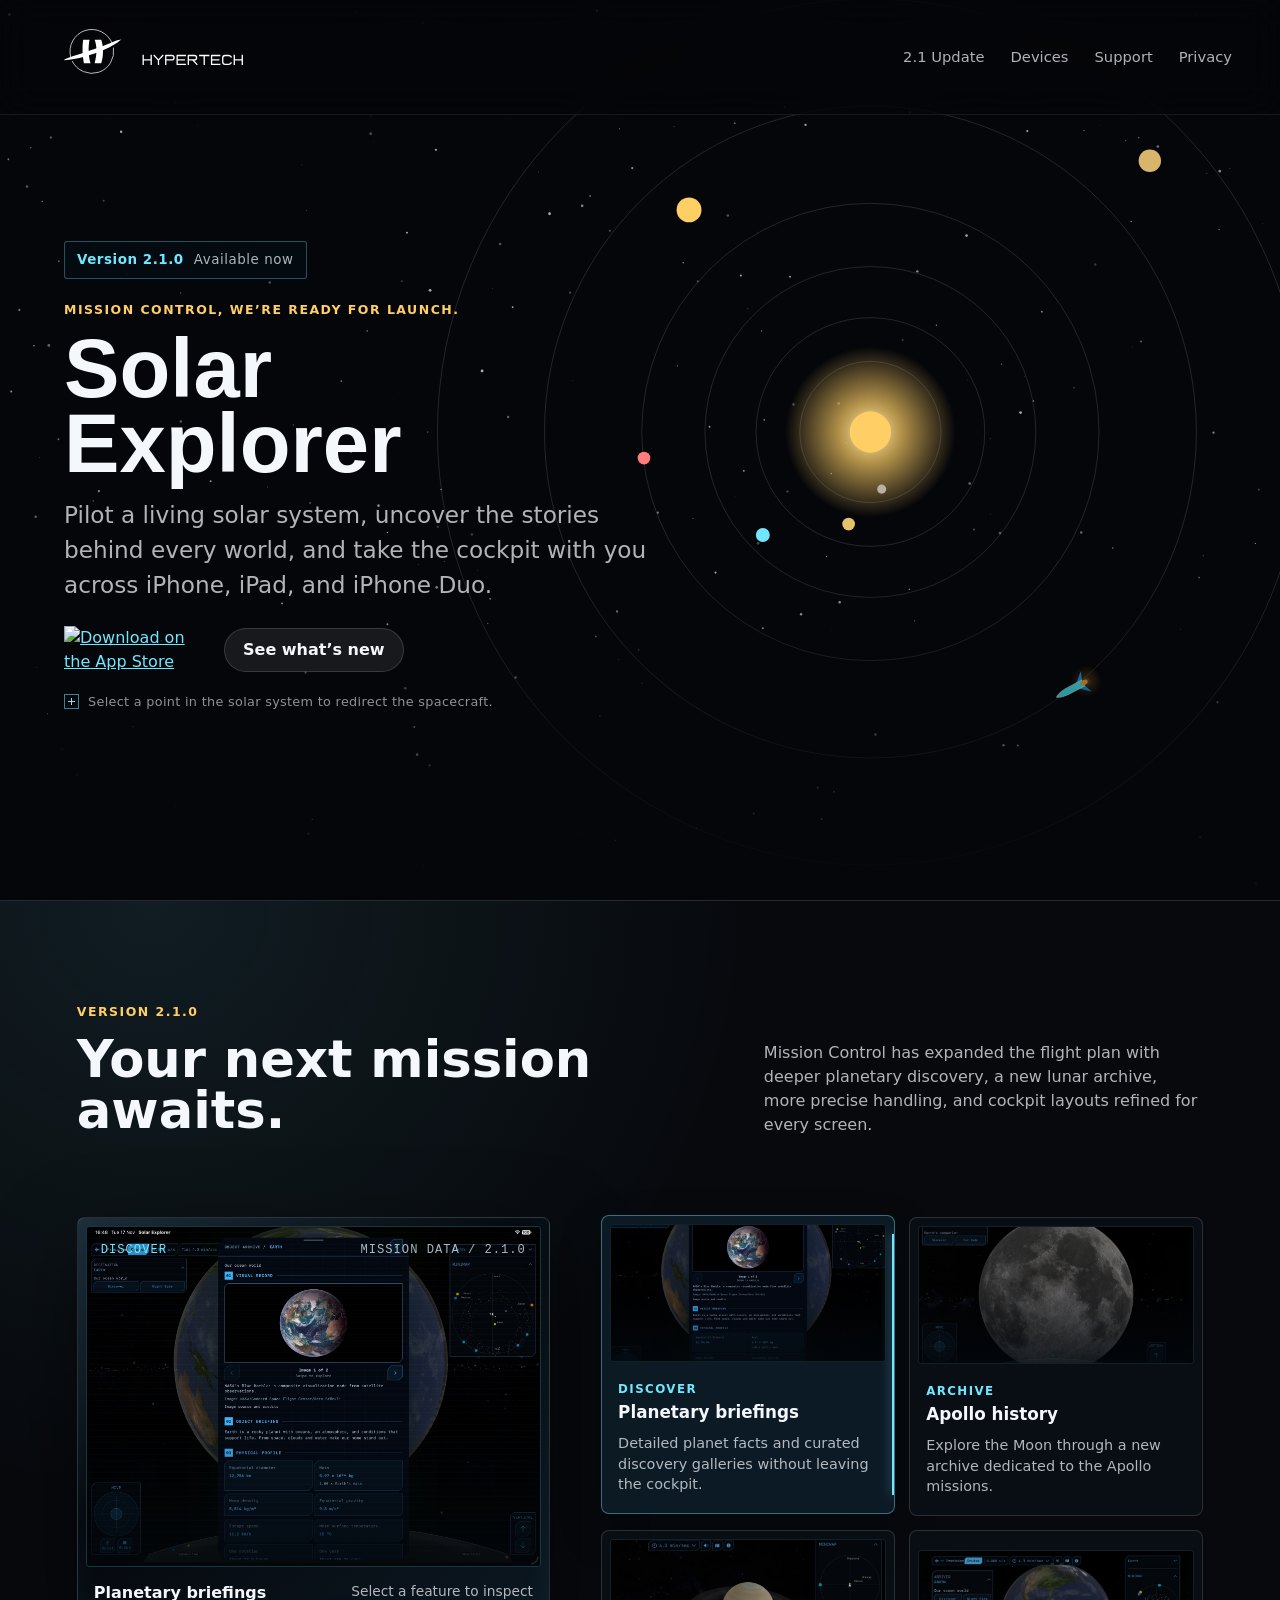
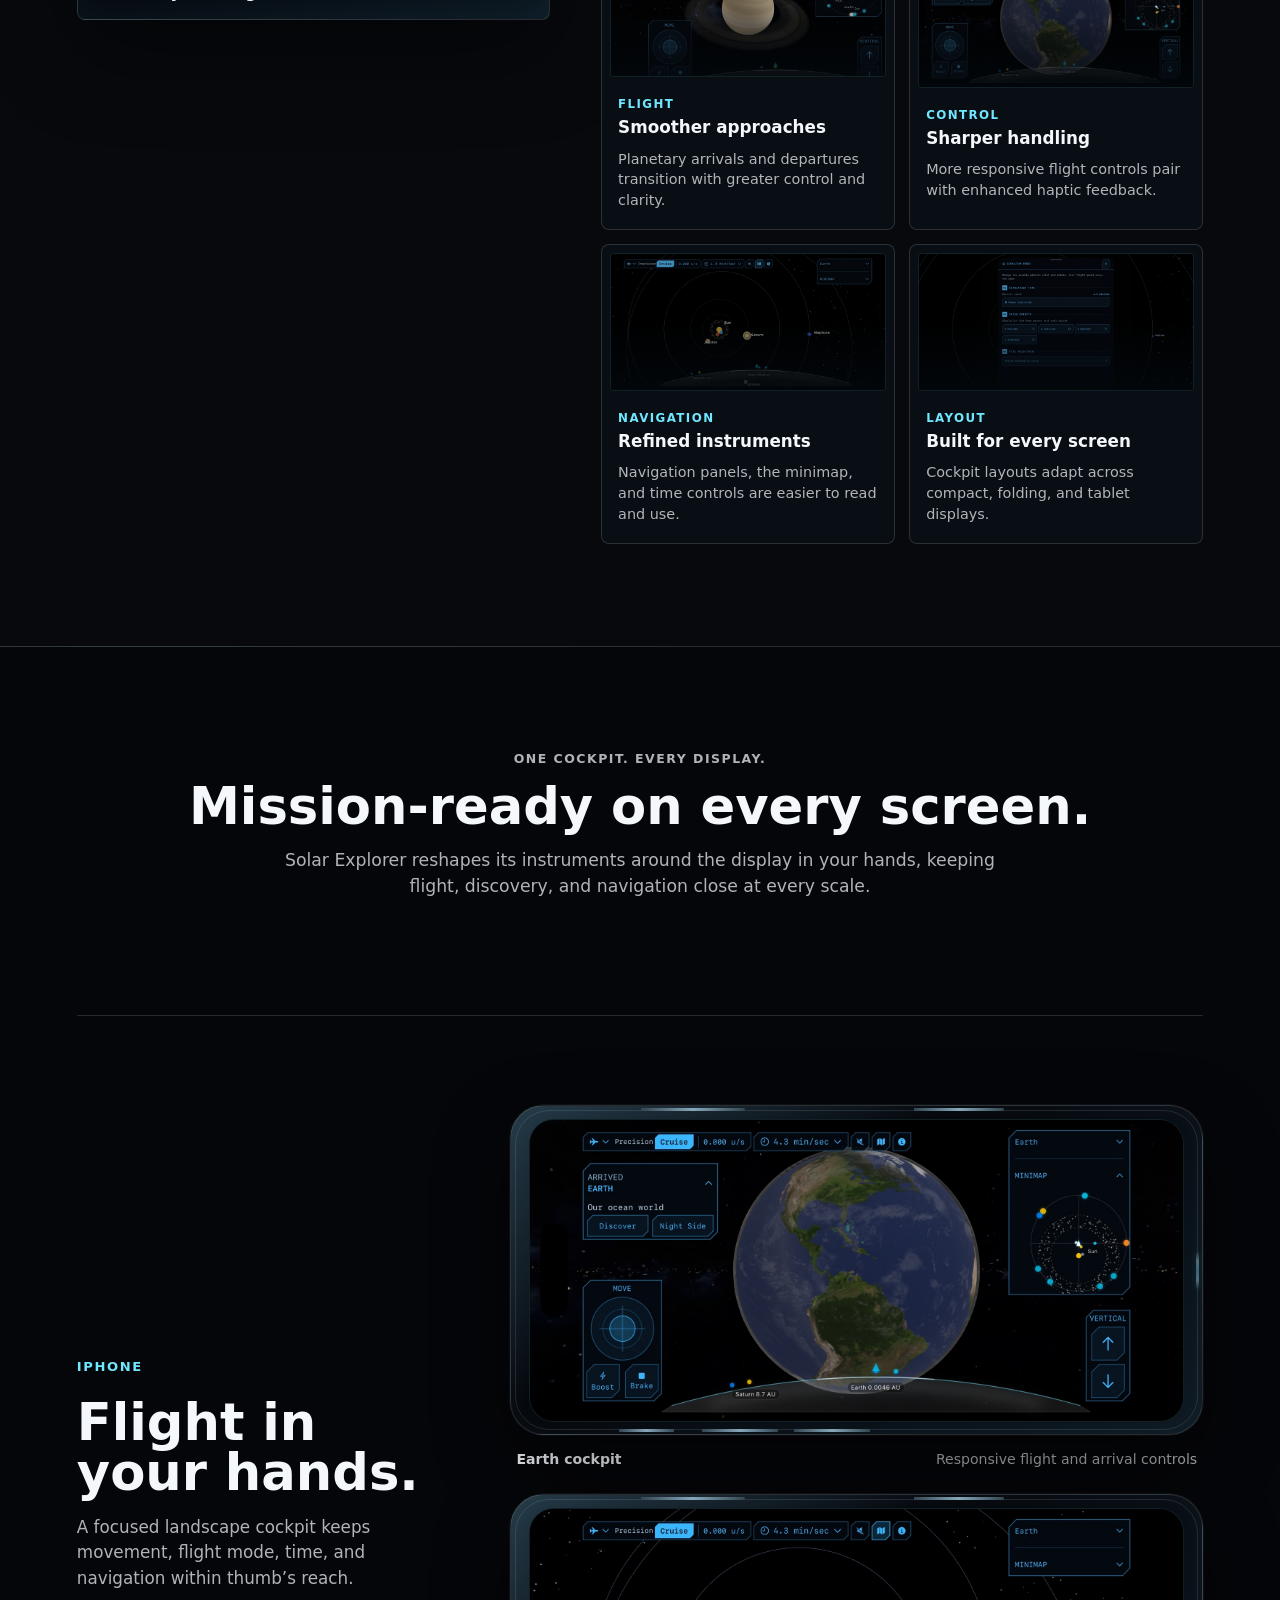
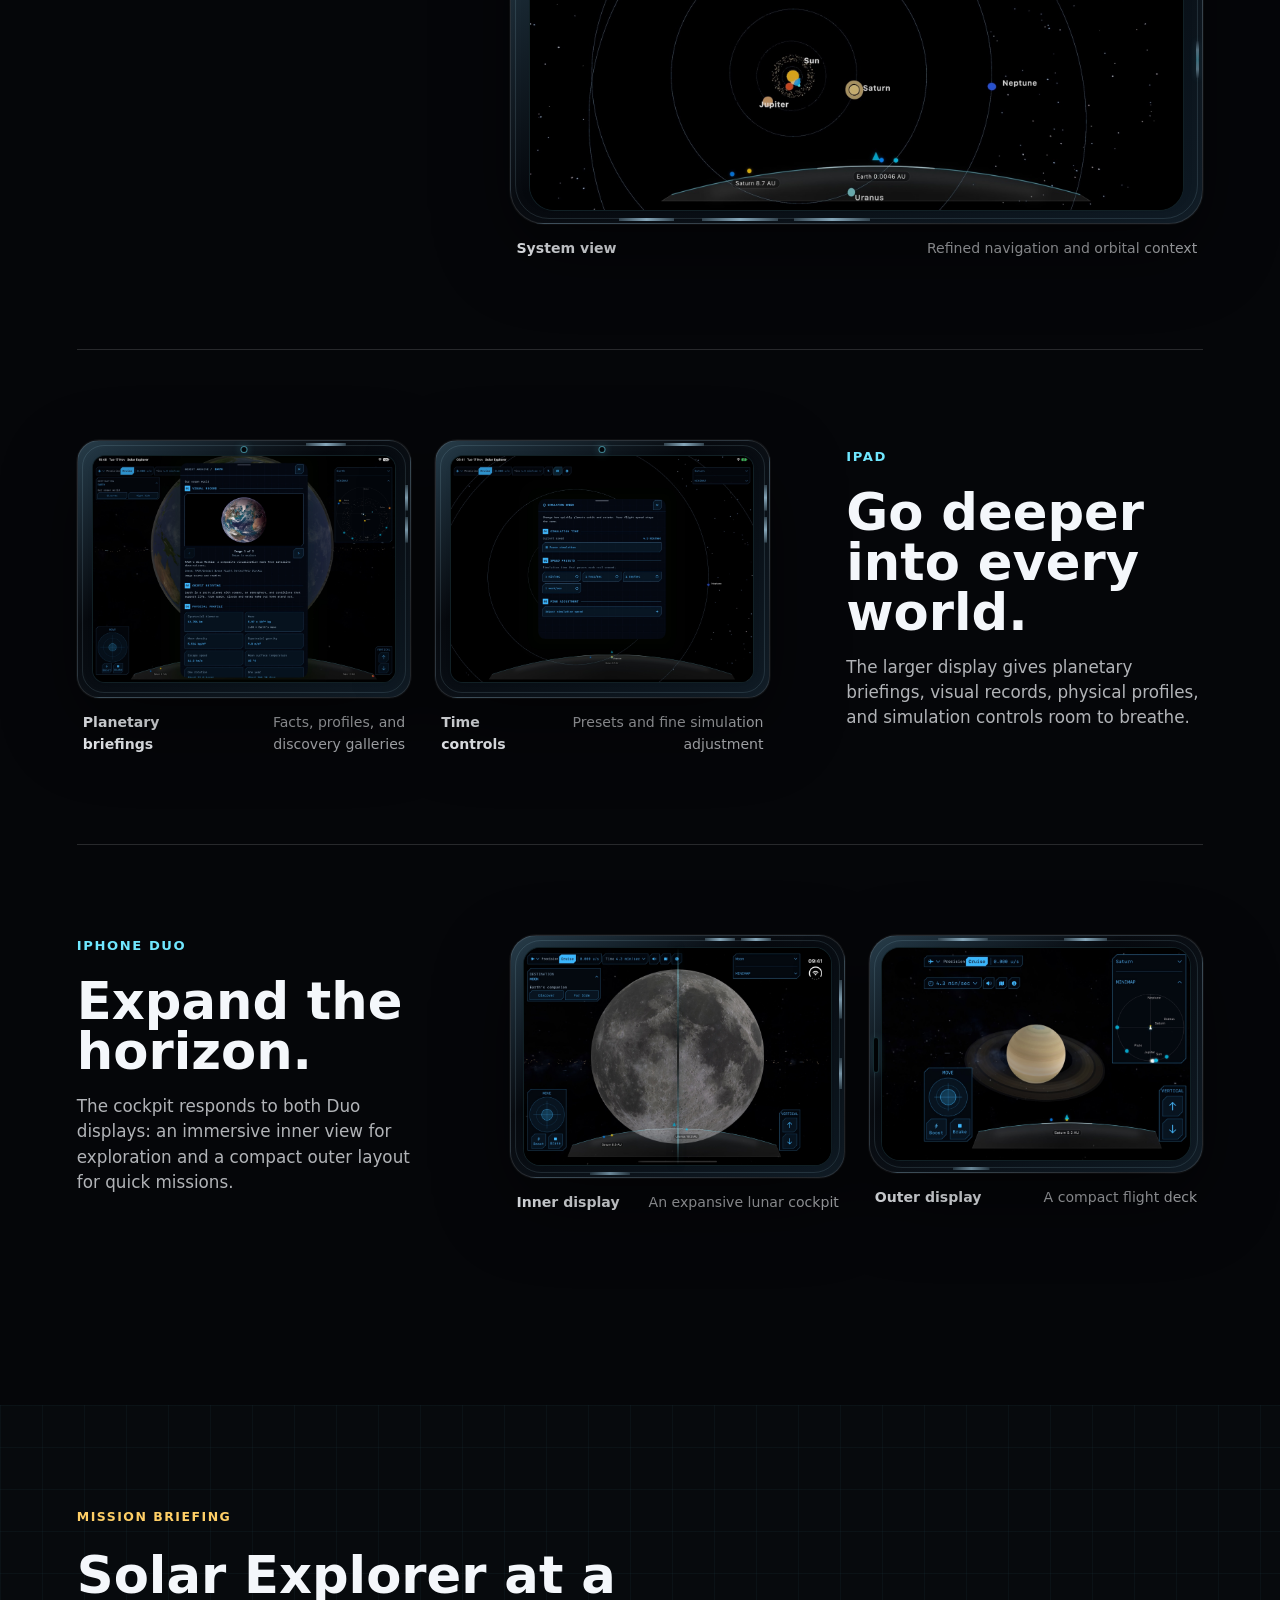
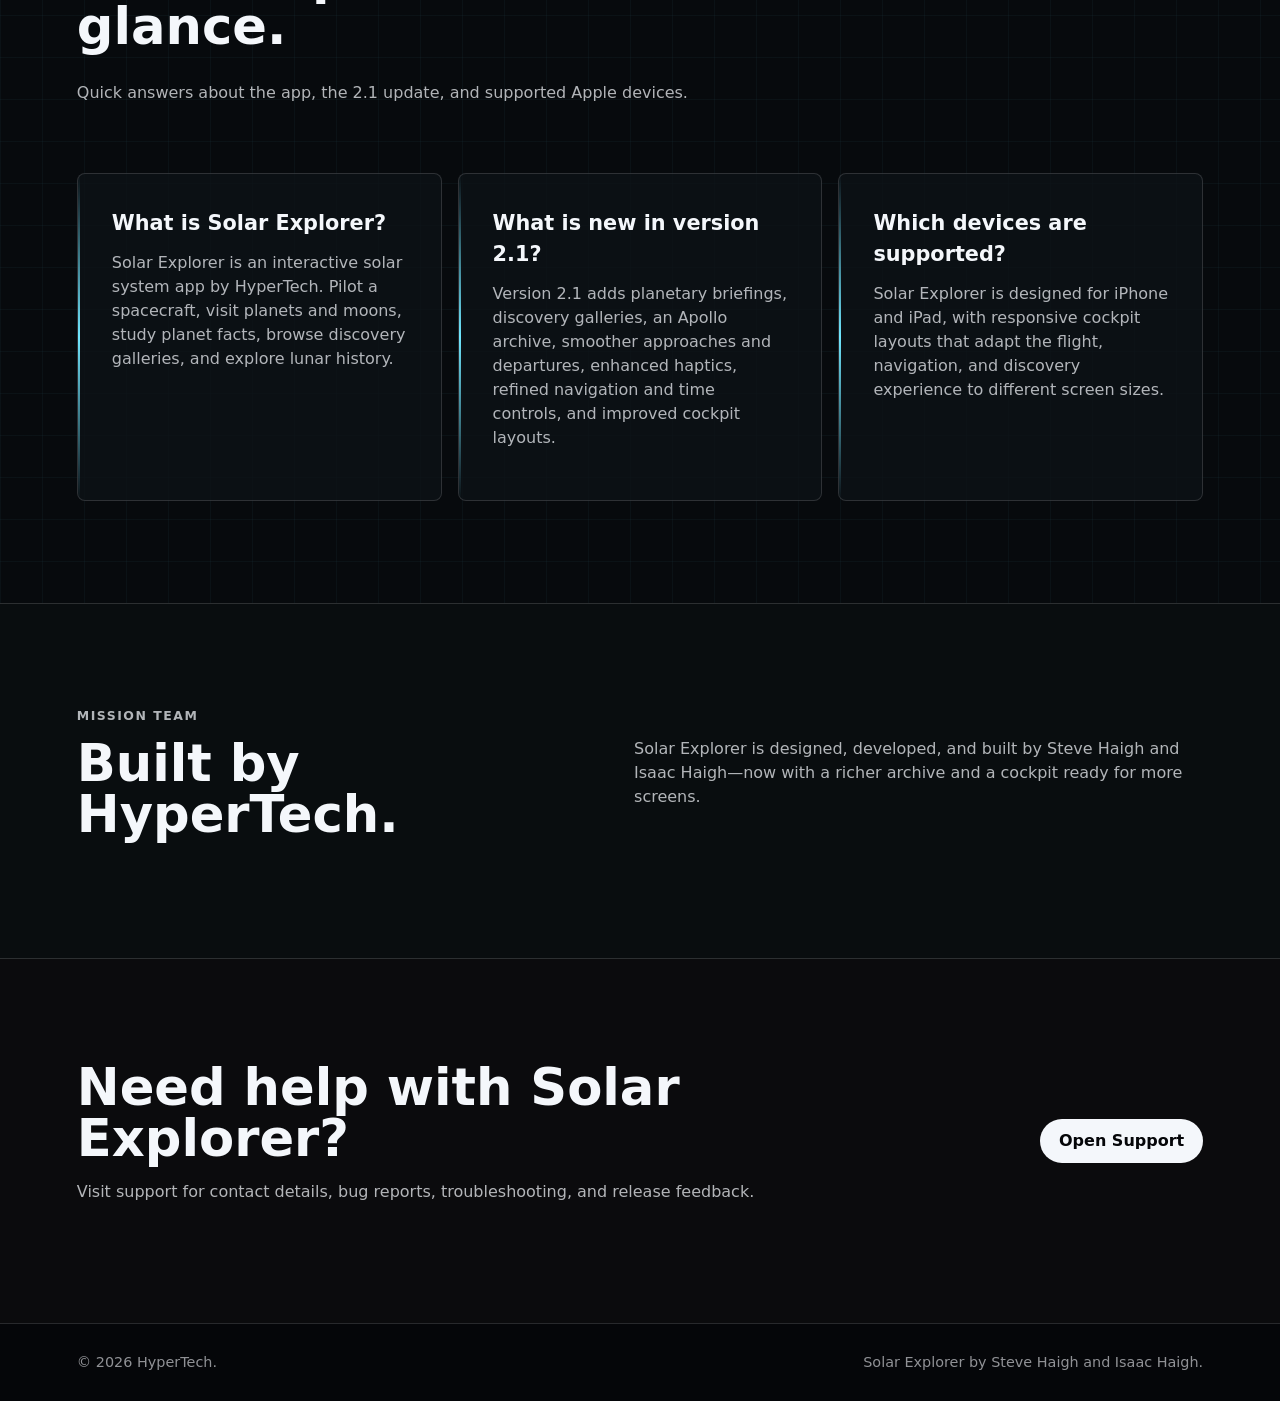
==== commit c8f8504b: "Add interactive spacecraft navigation" ====
--- a/index.html
+++ b/index.html
@@ -132,6 +132,7 @@
                         </a>
                         <a class="button secondary" href="#solar-explorer">See what’s new</a>
                     </div>
+                    <p class="flight-hint"><span aria-hidden="true"></span>Select a point in the solar system to redirect the spacecraft.</p>
                 </div>
             </div>
         </section>
--- a/styles.css
+++ b/styles.css
@@ -98,6 +98,7 @@
     overflow: hidden;
     padding: 132px clamp(22px, 5vw, 74px) 80px;
     border-bottom: 1px solid var(--line);
+    cursor: crosshair;
 }
 
 #orbit-canvas {
@@ -105,6 +106,12 @@
     inset: 0;
     width: 100%;
     height: 100%;
+    touch-action: pan-y;
+}
+
+.hero a,
+.hero button {
+    cursor: pointer;
 }
 
 .hero::after {
@@ -124,10 +131,50 @@
     min-height: calc(100svh - 212px);
     margin: 0 auto;
     align-items: center;
+    pointer-events: none;
 }
 
 .hero-content {
     max-width: 720px;
+    pointer-events: auto;
+}
+
+.flight-hint {
+    display: flex;
+    align-items: center;
+    gap: 9px;
+    margin: 18px 0 0;
+    color: rgba(244, 247, 251, 0.58);
+    font-size: 0.8rem;
+    letter-spacing: 0.025em;
+}
+
+.flight-hint span {
+    position: relative;
+    width: 15px;
+    height: 15px;
+    border: 1px solid rgba(112, 231, 255, 0.55);
+}
+
+.flight-hint span::before,
+.flight-hint span::after {
+    content: "";
+    position: absolute;
+    background: var(--cyan);
+}
+
+.flight-hint span::before {
+    top: 6px;
+    left: 3px;
+    width: 7px;
+    height: 1px;
+}
+
+.flight-hint span::after {
+    top: 3px;
+    left: 6px;
+    width: 1px;
+    height: 7px;
 }
 
 .release-chip {
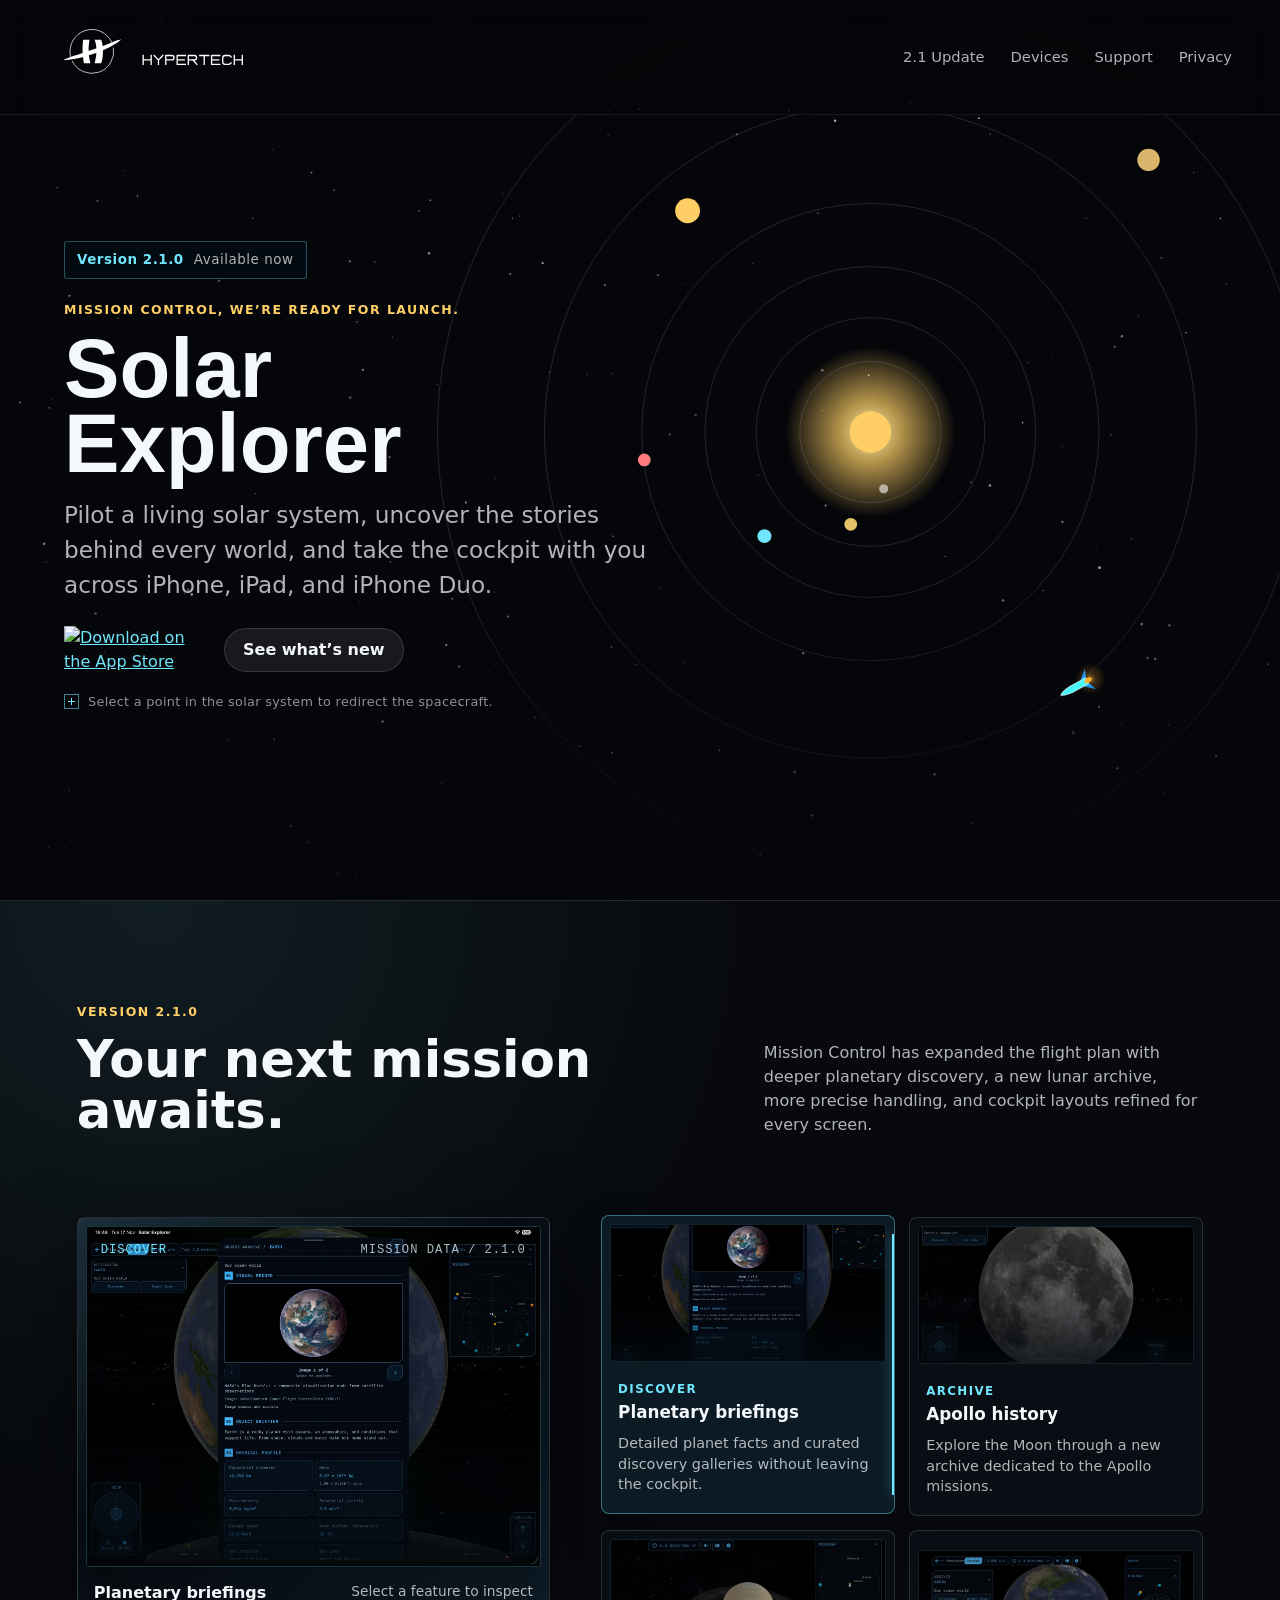
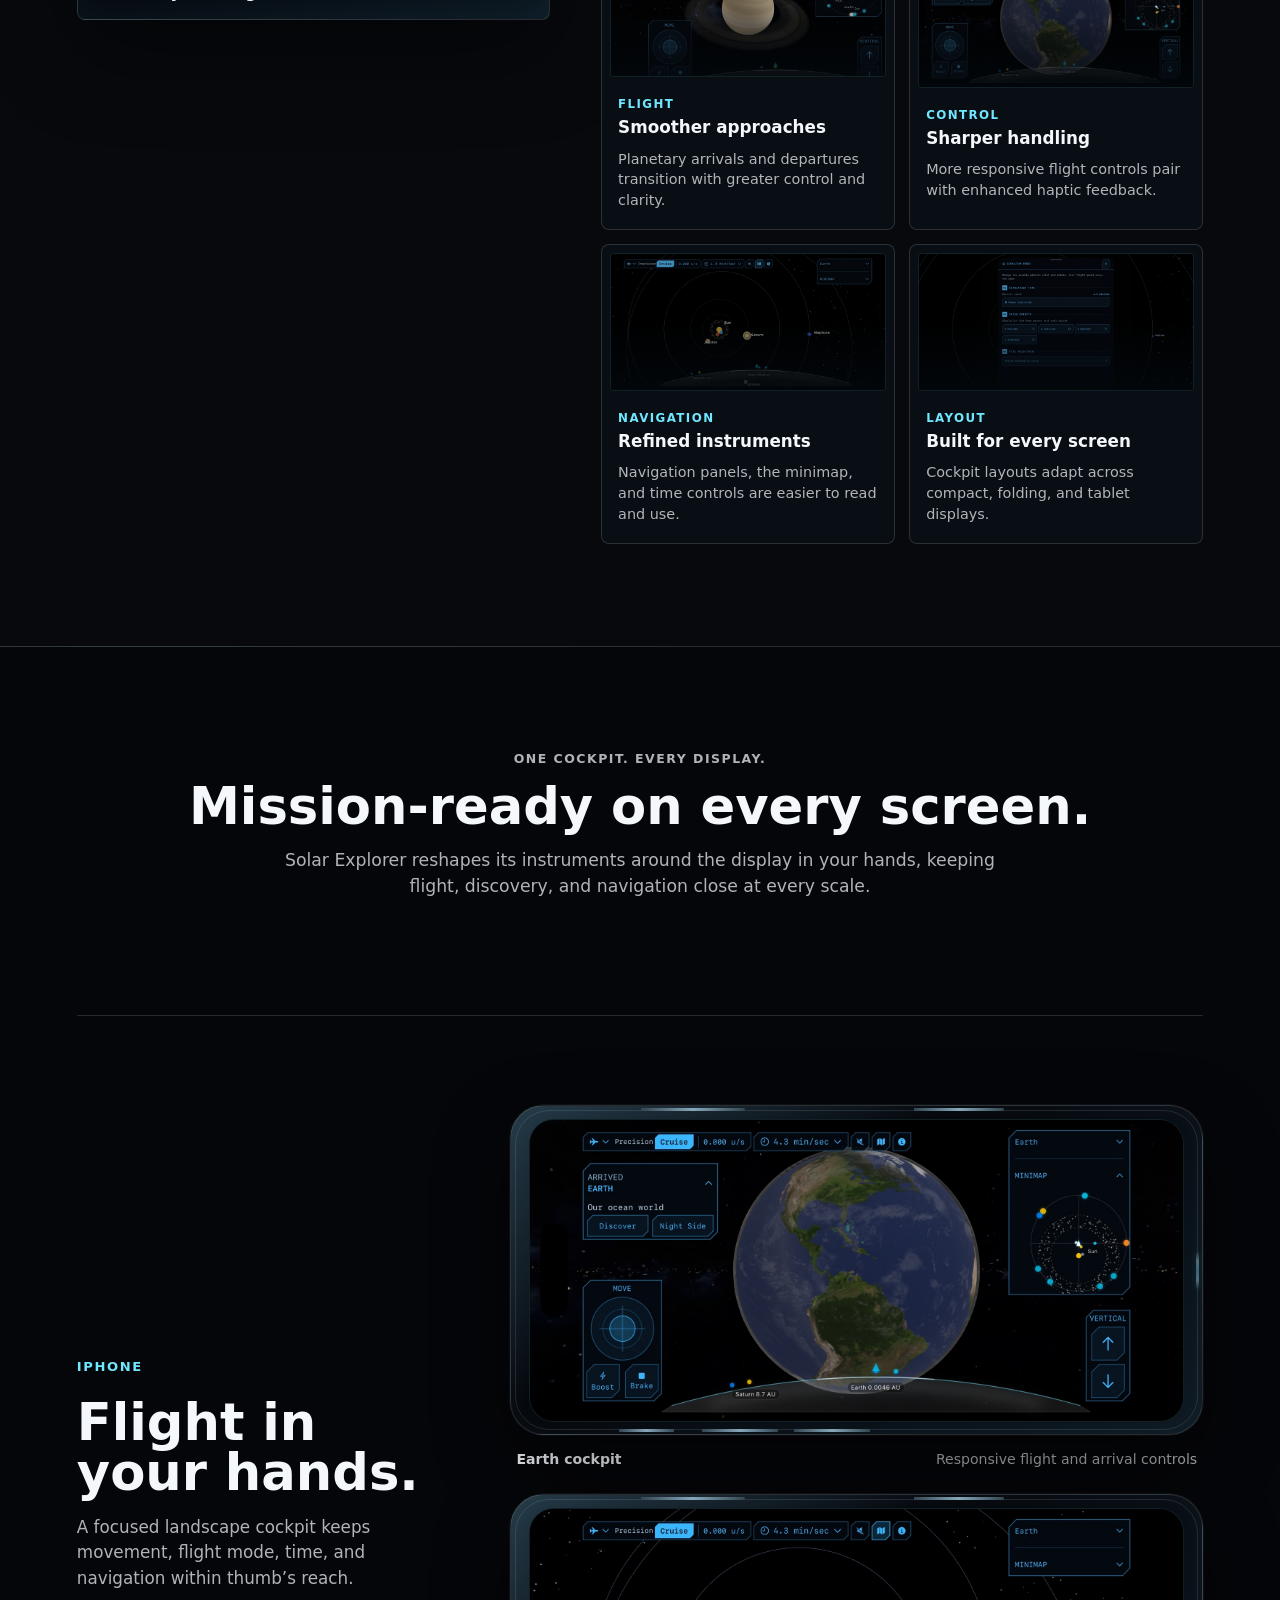
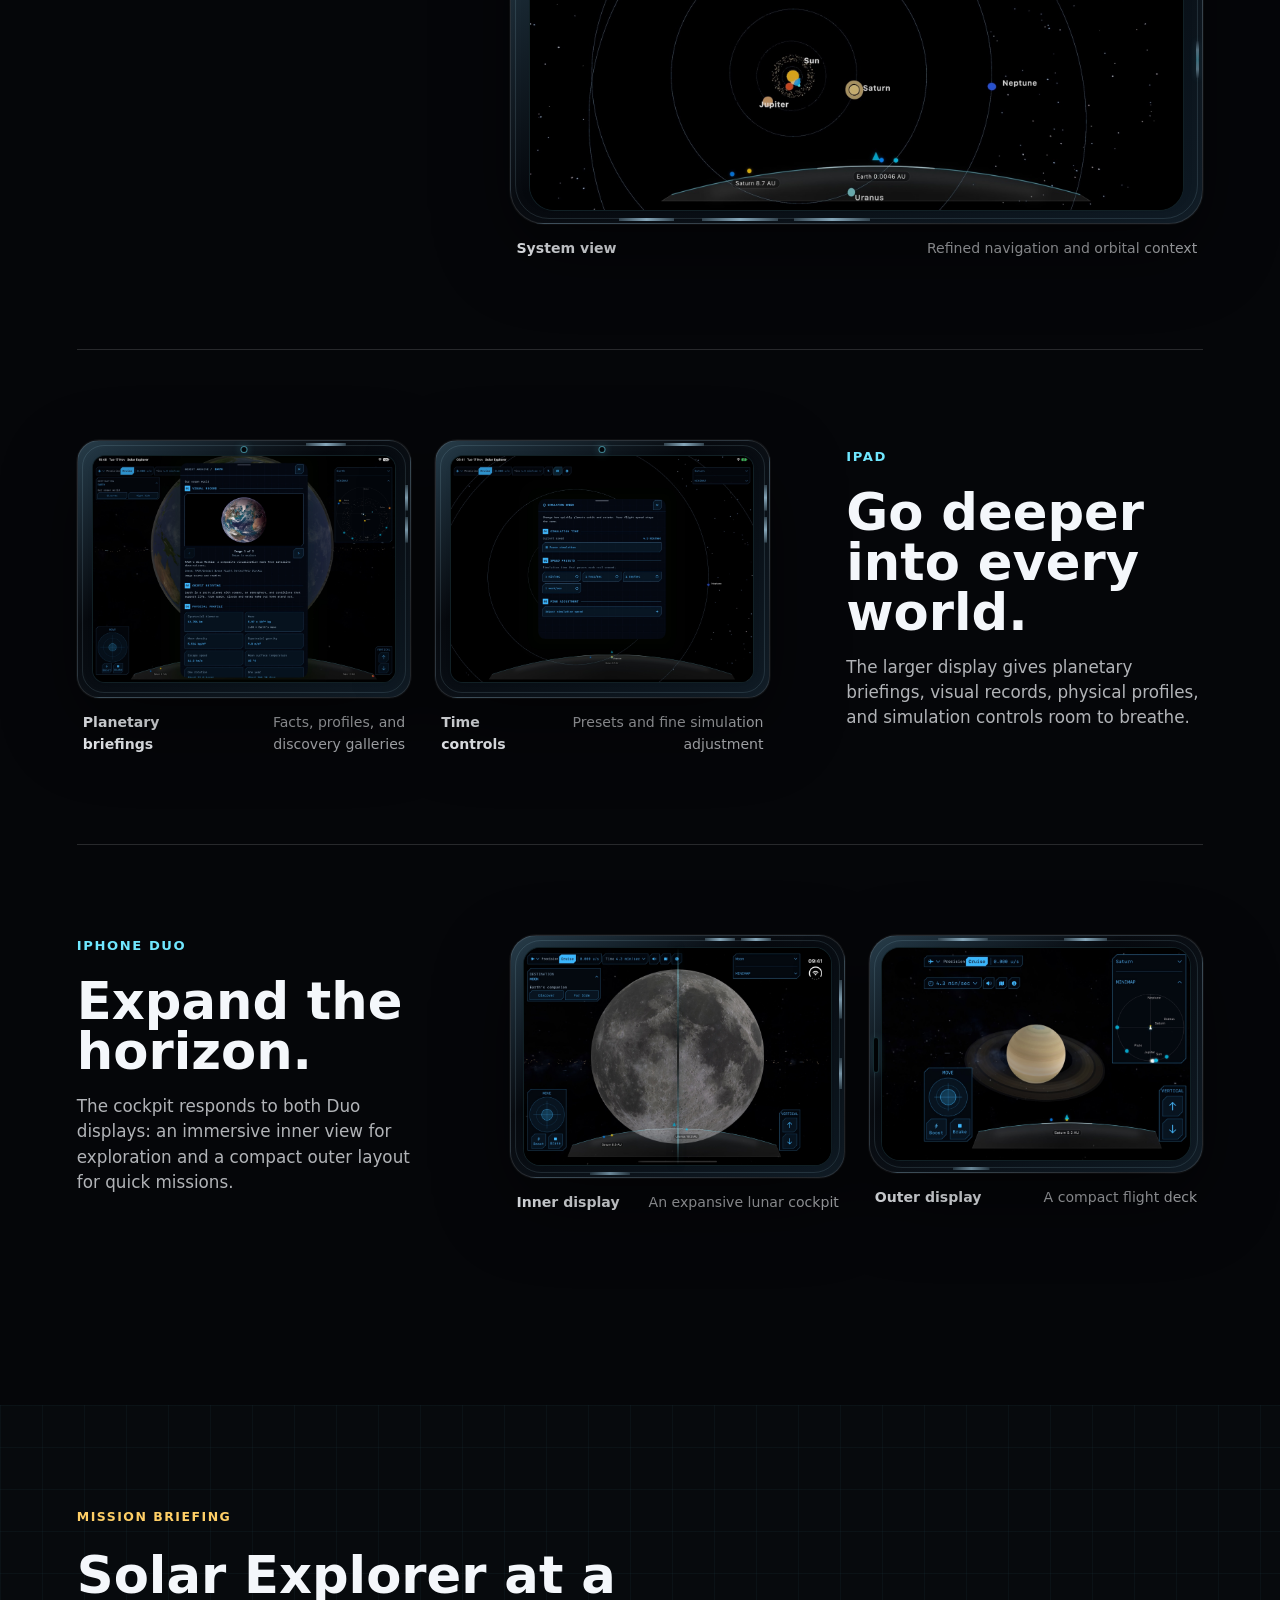
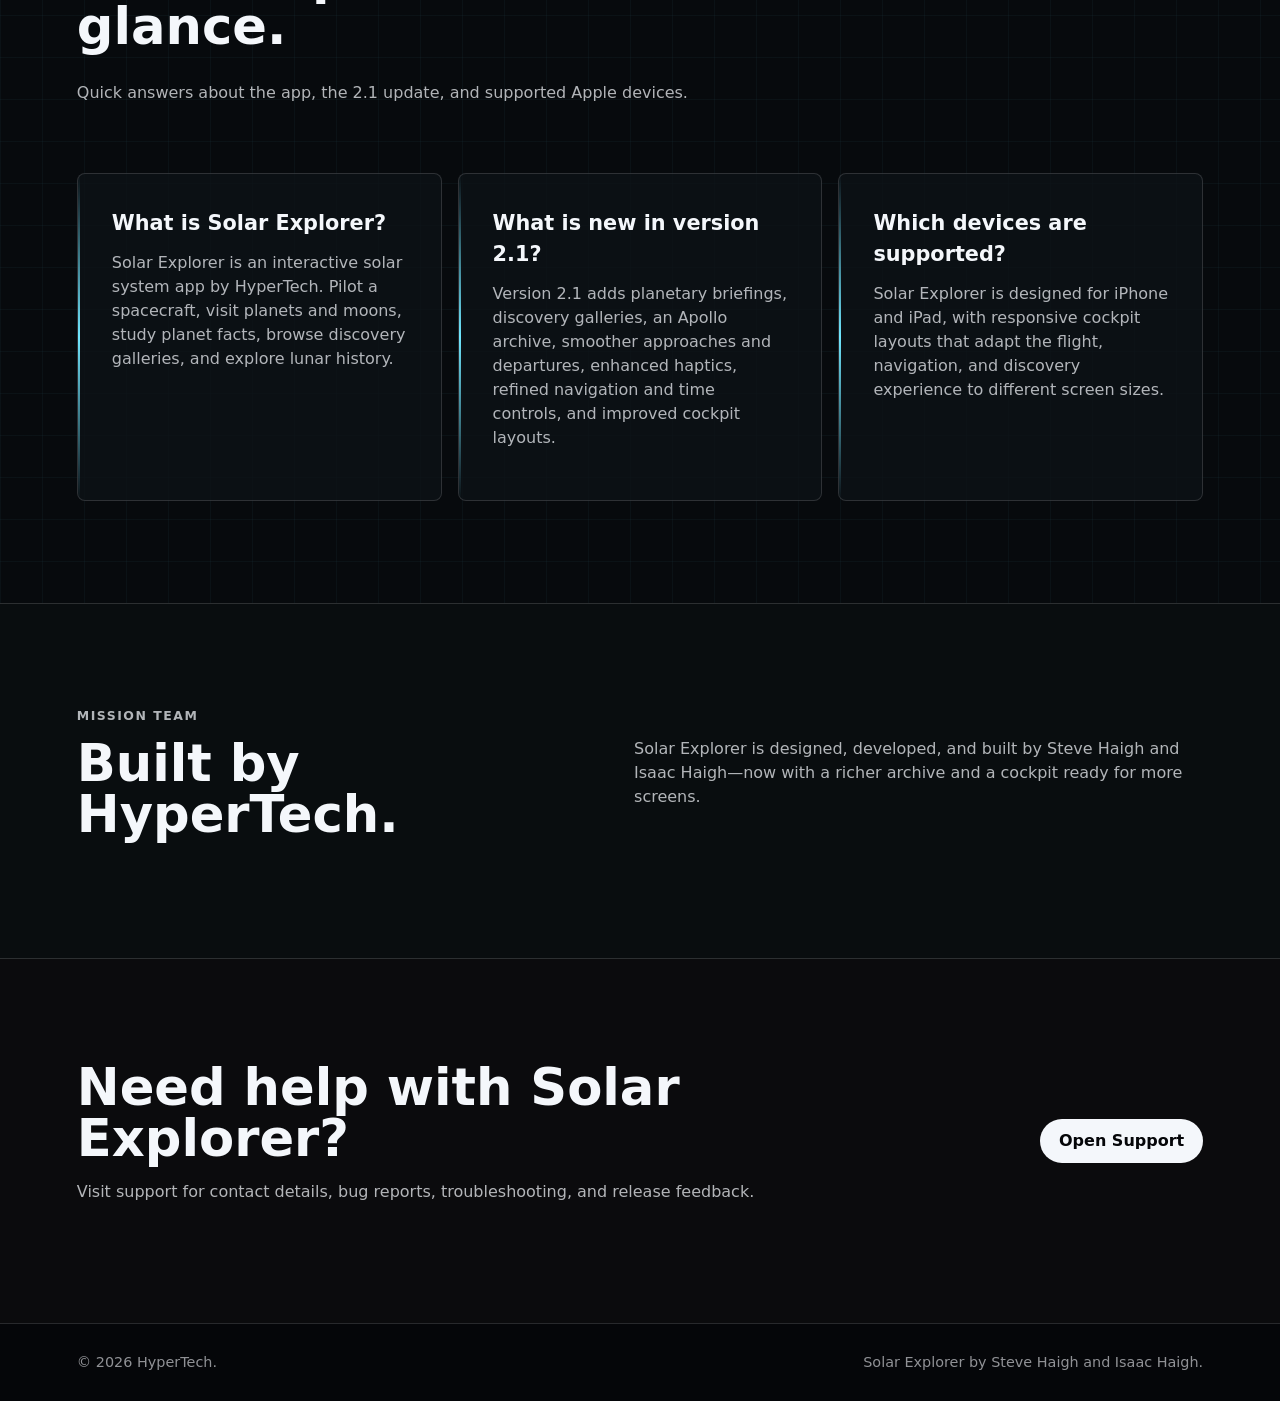
==== commit ea2a4dad: "Render hero spacecraft above content" ====
--- a/index.html
+++ b/index.html
@@ -120,6 +120,7 @@
     <main>
         <section class="hero" aria-labelledby="hero-title">
             <canvas id="orbit-canvas" aria-hidden="true"></canvas>
+            <canvas id="craft-canvas" aria-hidden="true"></canvas>
             <div class="hero-layout">
                 <div class="hero-content">
                     <p class="release-chip"><strong>Version 2.1.0</strong> Available now</p>
--- a/styles.css
+++ b/styles.css
@@ -101,12 +101,22 @@
     cursor: crosshair;
 }
 
-#orbit-canvas {
+#orbit-canvas,
+#craft-canvas {
     position: absolute;
     inset: 0;
     width: 100%;
     height: 100%;
+}
+
+#orbit-canvas {
+    z-index: 0;
     touch-action: pan-y;
+}
+
+#craft-canvas {
+    z-index: 3;
+    pointer-events: none;
 }
 
 .hero a,
